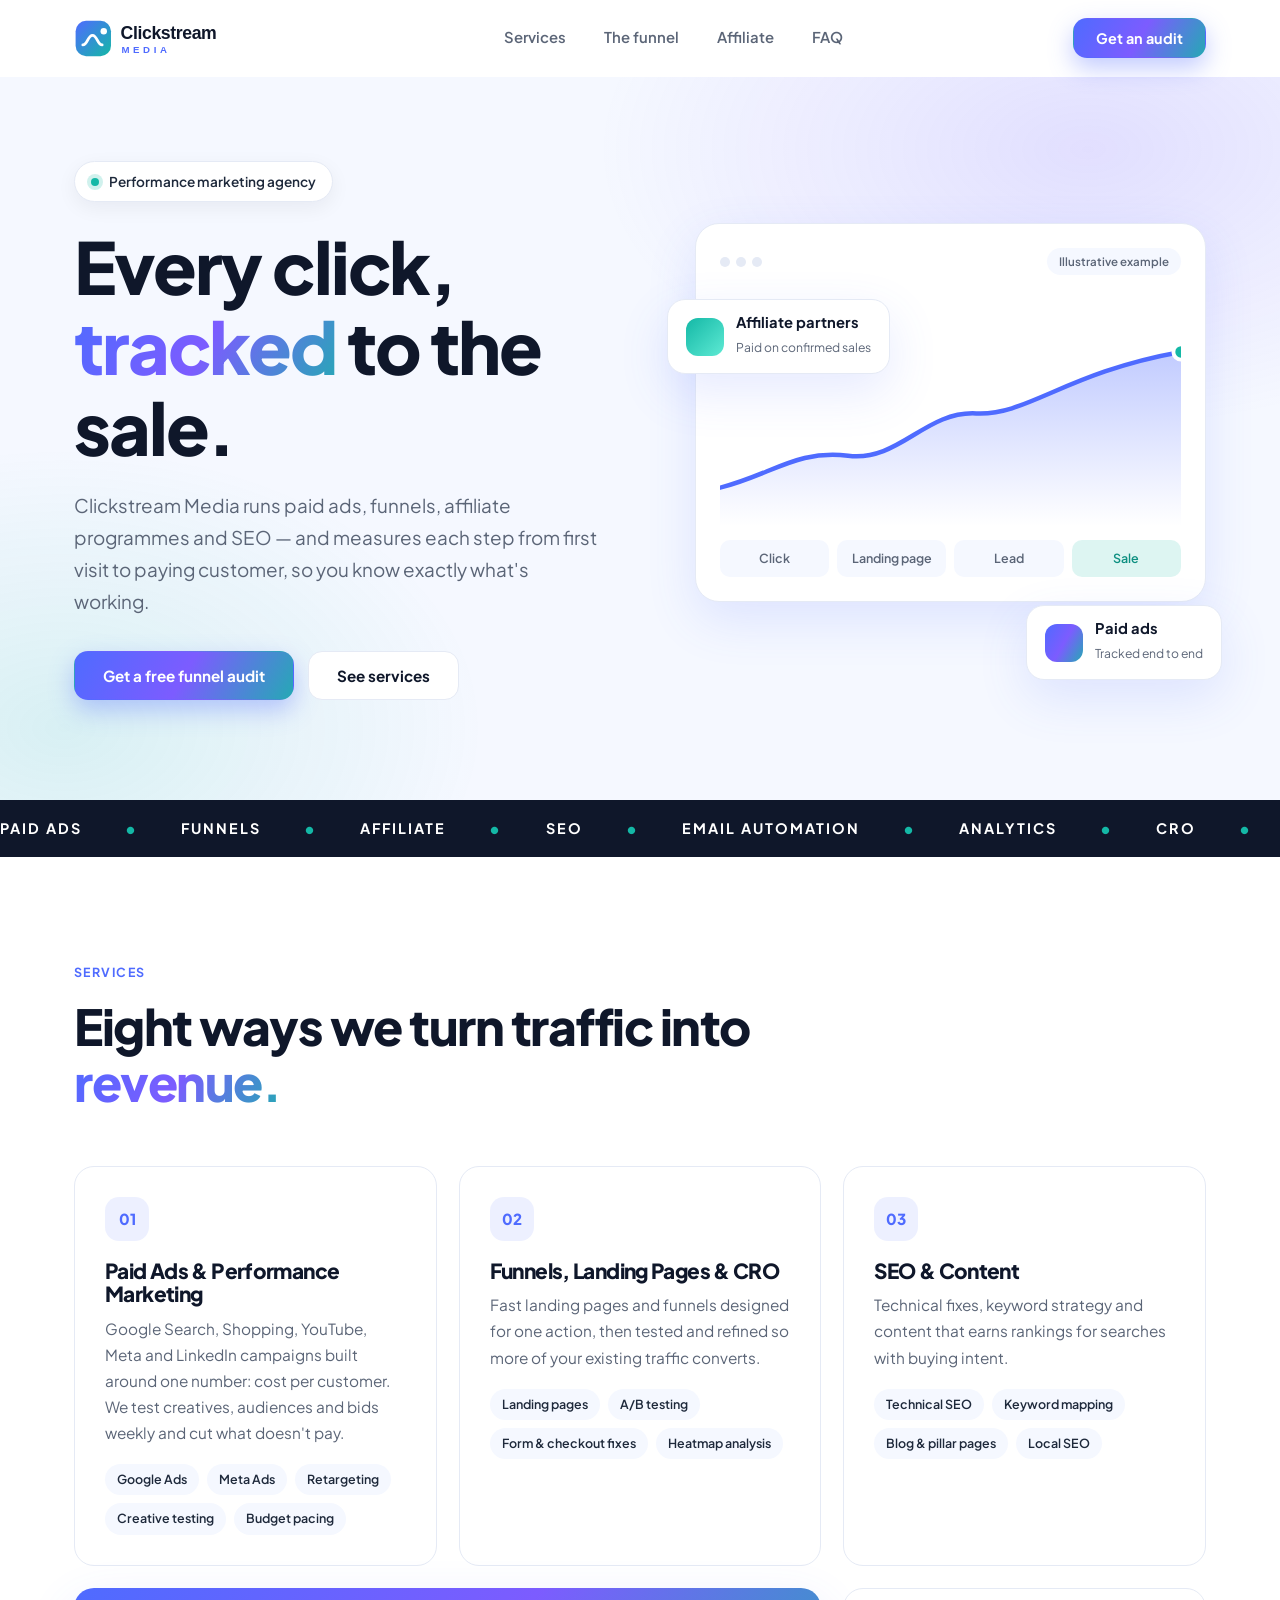
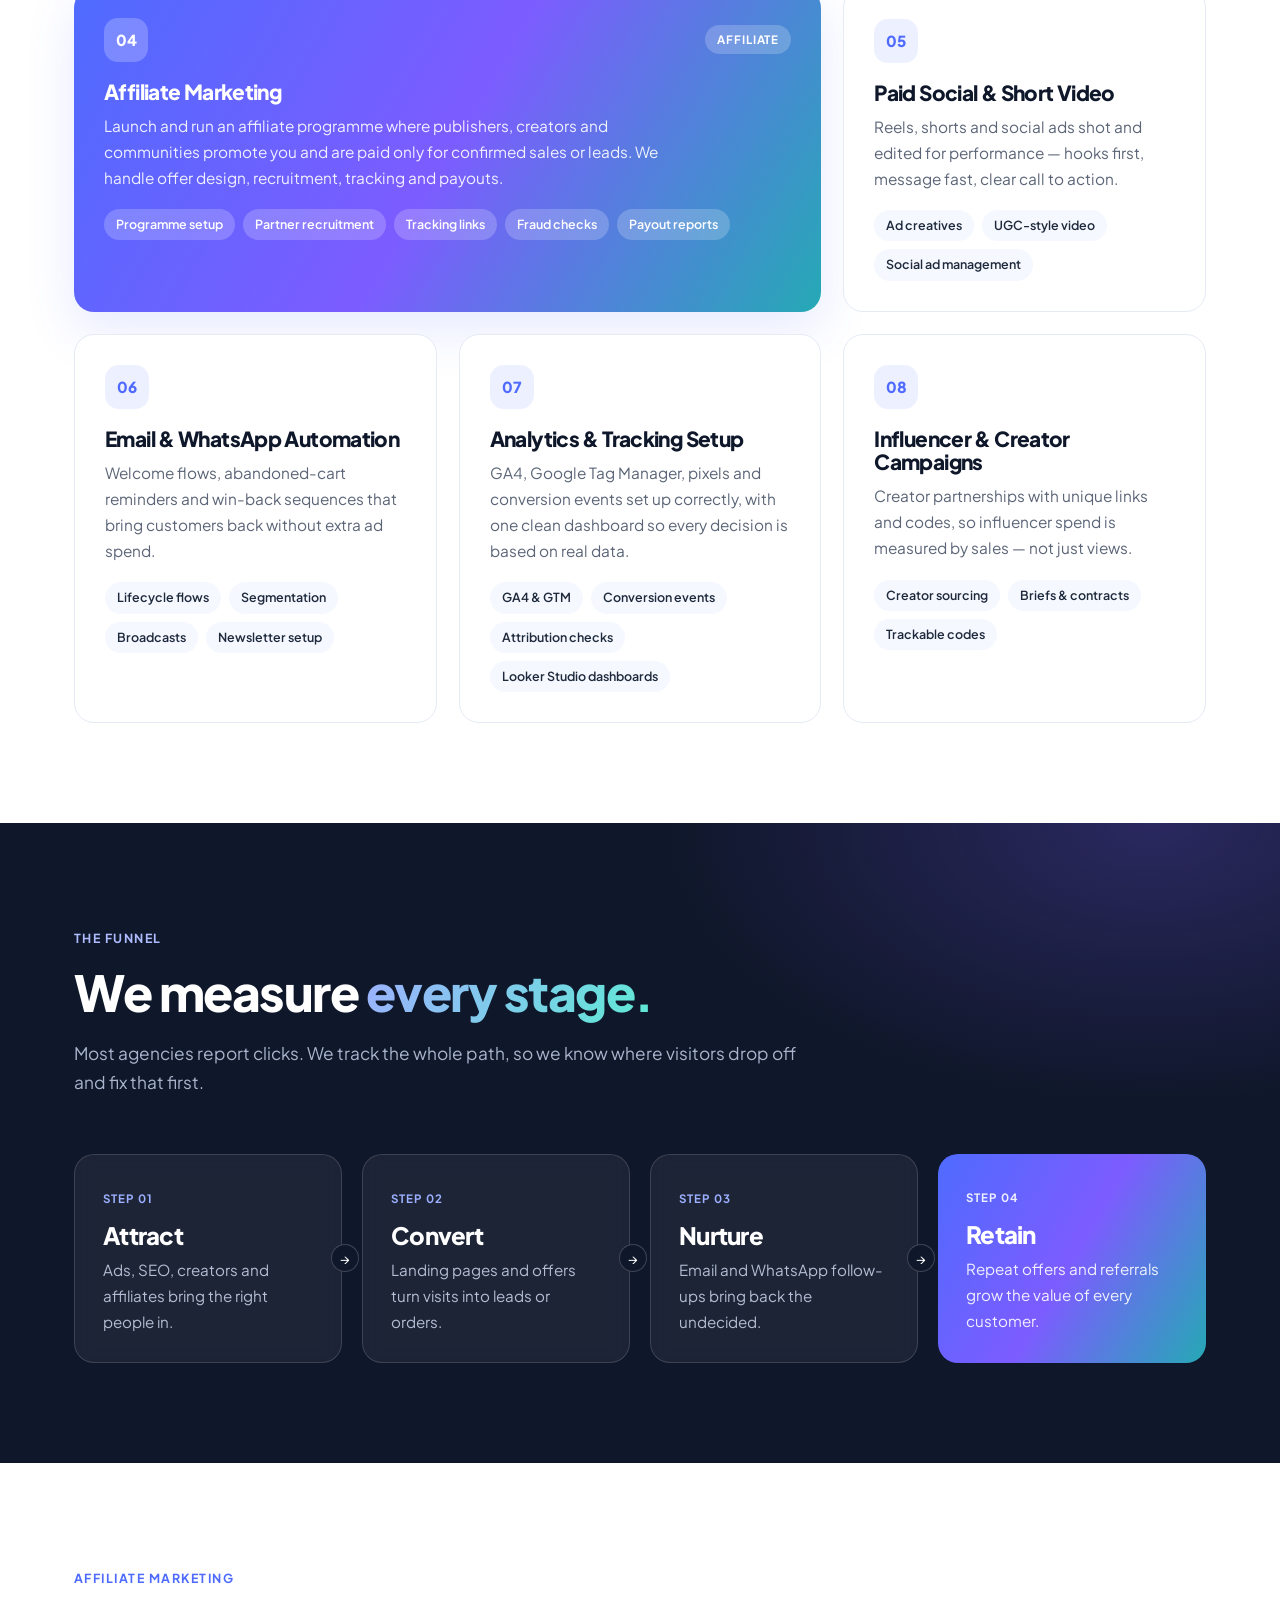
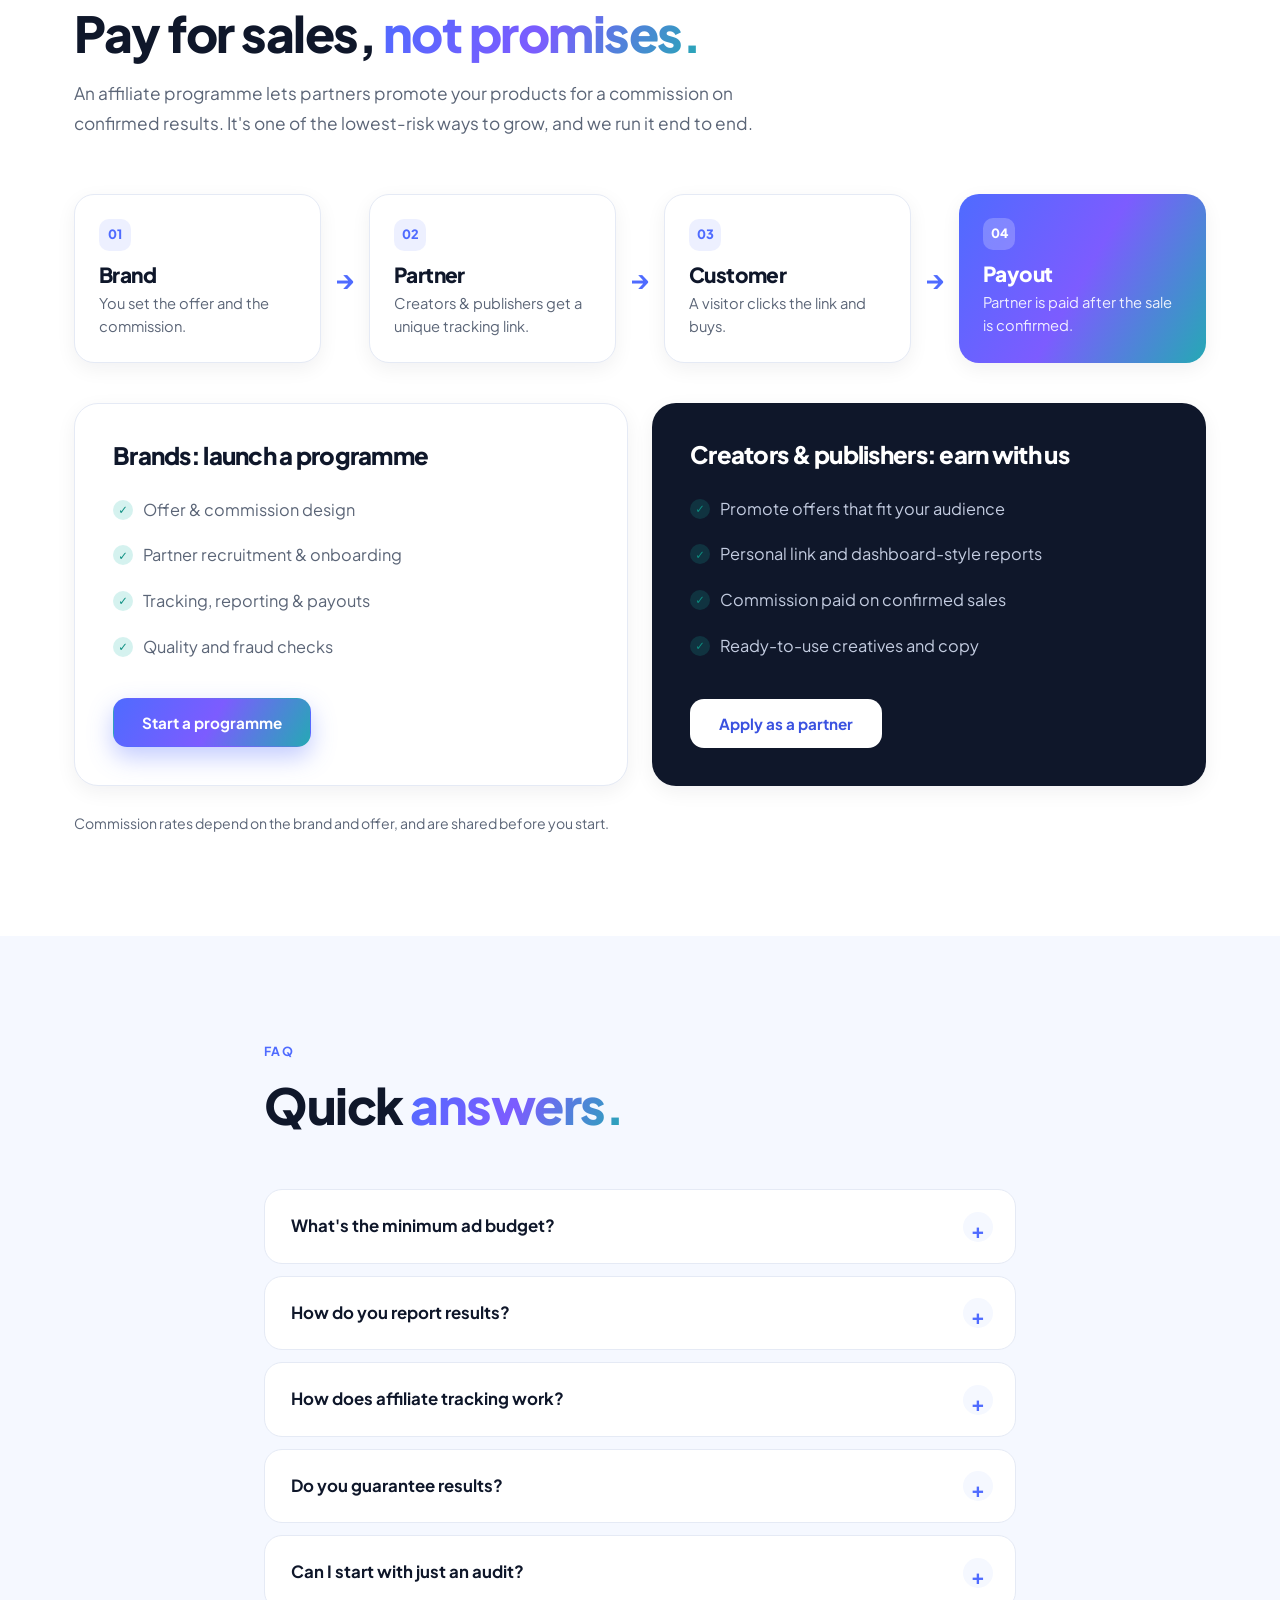
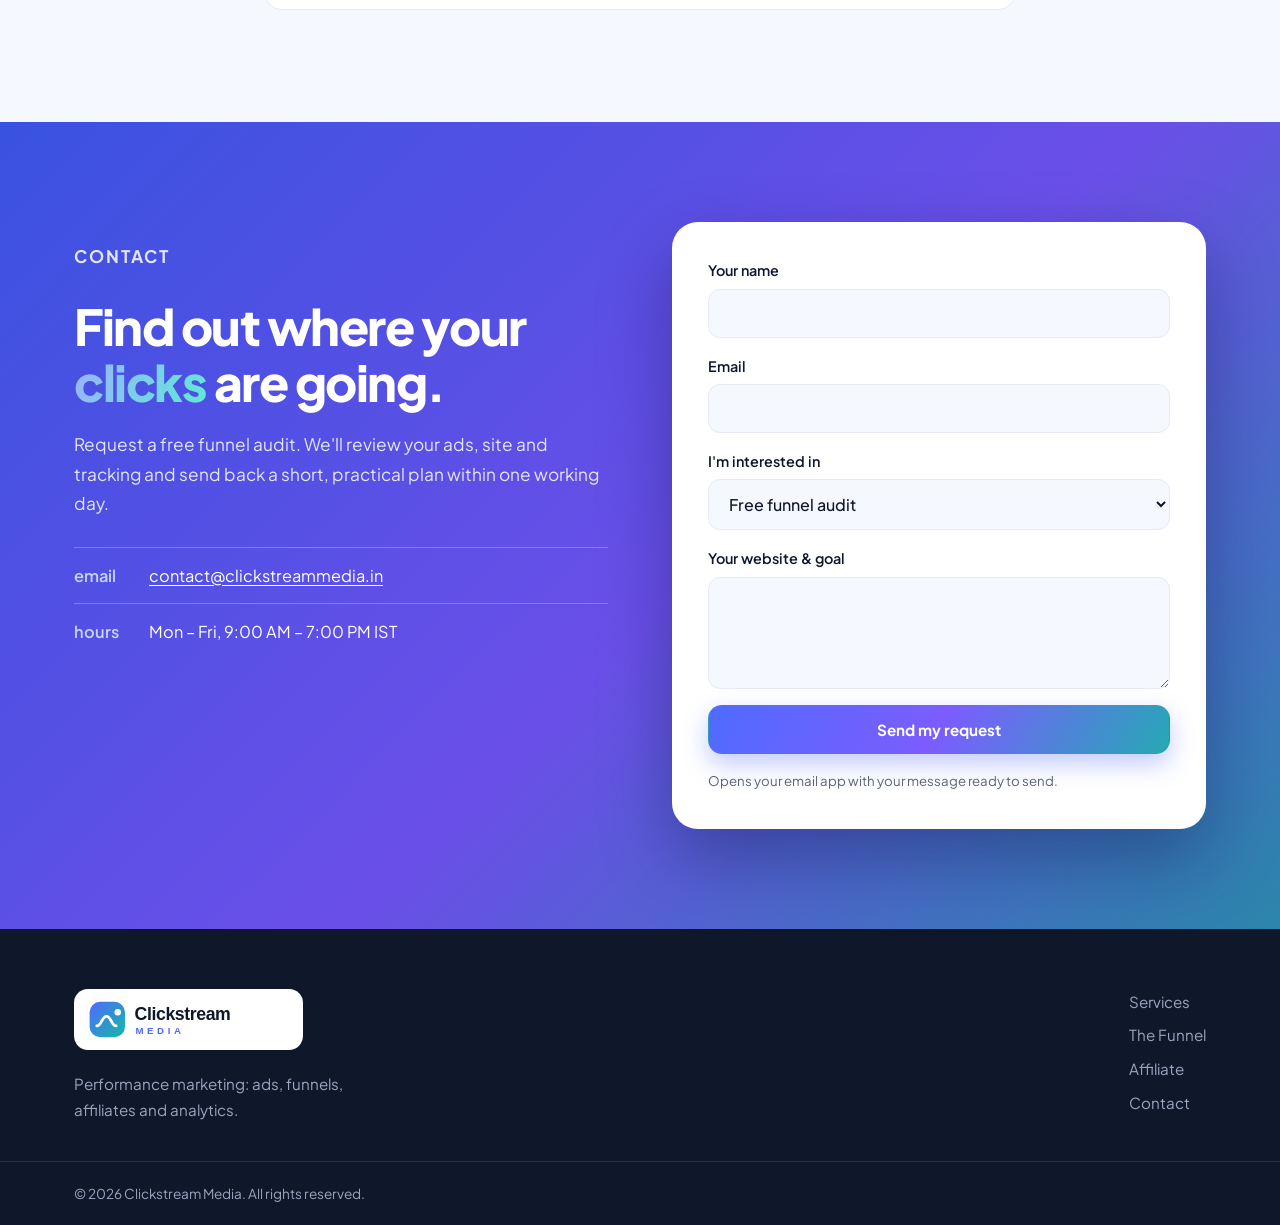
==== index.html @ cae66ba6 "Initial Clickstream Media website Co-Authored-By: Claude Sonnet 5.5 <noreply@anthropic.com>" ====
<!DOCTYPE html>
<html lang="en">
<head>
<meta charset="UTF-8">
<meta name="viewport" content="width=device-width, initial-scale=1.0">
<meta name="theme-color" content="#4f6bff">
<title>Clickstream Media — Performance, Funnels &amp; Affiliate Marketing</title>
<meta name="description" content="Clickstream Media is a performance marketing agency: paid ads, funnels and landing pages, affiliate marketing, SEO, email automation and analytics — every click tracked from first visit to sale.">
<link rel="icon" href="data:image/svg+xml,%3Csvg xmlns='http://www.w3.org/2000/svg' viewBox='0 0 100 100'%3E%3Cdefs%3E%3ClinearGradient id='g' x1='0' y1='0' x2='1' y2='1'%3E%3Cstop offset='0' stop-color='%234f6bff'/%3E%3Cstop offset='1' stop-color='%2314b8a6'/%3E%3C/linearGradient%3E%3C/defs%3E%3Crect width='100' height='100' rx='26' fill='url(%23g)'/%3E%3Cpath d='M16 62c11 0 11-24 22-24s11 24 22 24' fill='none' stroke='%23fff' stroke-width='9' stroke-linecap='round'/%3E%3Ccircle cx='76' cy='32' r='8' fill='%23fff'/%3E%3C/svg%3E">
<link rel="preconnect" href="https://fonts.googleapis.com">
<link rel="preconnect" href="https://fonts.gstatic.com" crossorigin>
<link href="https://fonts.googleapis.com/css2?family=Plus+Jakarta+Sans:wght@400;500;600;700;800&display=swap" rel="stylesheet">
<link rel="stylesheet" href="style.css">
</head>
<body>

<header class="header" id="header">
  <div class="container header__inner">
    <a href="#home" class="logo" aria-label="Clickstream Media home"><img src="logo.svg" alt="Clickstream Media" width="216" height="45"></a>
    <nav class="nav" id="nav" aria-label="Main">
      <a href="#services">Services</a>
      <a href="#funnel">The funnel</a>
      <a href="#affiliate">Affiliate</a>
      <a href="#faq">FAQ</a>
    </nav>
    <a href="#contact" class="btn btn--primary header__cta">Get an audit</a>
    <button class="nav-toggle" id="navToggle" aria-label="Toggle navigation" aria-expanded="false" aria-controls="nav">
      <span></span><span></span><span></span>
    </button>
  </div>
</header>

<main>

  <!-- HERO -->
  <section class="hero" id="home">
    <div class="container hero__inner">
      <div class="hero__copy">
        <p class="pill"><i></i> Performance marketing agency</p>
        <h1>Every click, <span class="grad">tracked</span> to the sale.</h1>
        <p class="hero__lead">Clickstream Media runs paid ads, funnels, affiliate programmes and SEO — and measures each step from first visit to paying customer, so you know exactly what's working.</p>
        <div class="hero__cta">
          <a href="#contact" class="btn btn--primary">Get a free funnel audit</a>
          <a href="#services" class="btn btn--soft">See services</a>
        </div>
      </div>

      <div class="dash" aria-hidden="true">
        <div class="dash__card dash__card--main">
          <div class="dash__top"><span class="dash__dots"><i></i><i></i><i></i></span><span class="dash__tag">Illustrative example</span></div>
          <p class="dash__title">Customer journey</p>
          <svg viewBox="0 0 360 150" class="dash__chart">
            <defs>
              <linearGradient id="area" x1="0" y1="0" x2="0" y2="1"><stop offset="0" stop-color="#4f6bff" stop-opacity=".35"/><stop offset="1" stop-color="#4f6bff" stop-opacity="0"/></linearGradient>
            </defs>
            <path d="M0 120 C 40 110, 60 90, 100 95 S 160 60, 200 62 S 270 30, 360 14 V150 H0 Z" fill="url(#area)"/>
            <path class="dash__line" d="M0 120 C 40 110, 60 90, 100 95 S 160 60, 200 62 S 270 30, 360 14" fill="none" stroke="#4f6bff" stroke-width="3.5" stroke-linecap="round"/>
            <circle cx="360" cy="14" r="6" fill="#14b8a6" stroke="#fff" stroke-width="3"/>
          </svg>
          <div class="dash__steps">
            <span>Click</span><span>Landing page</span><span>Lead</span><span class="dash__sale">Sale</span>
          </div>
        </div>
        <div class="dash__card dash__card--float dash__card--a"><span class="dash__ico dash__ico--b"></span><div><strong>Paid ads</strong><small>Tracked end to end</small></div></div>
        <div class="dash__card dash__card--float dash__card--b"><span class="dash__ico dash__ico--t"></span><div><strong>Affiliate partners</strong><small>Paid on confirmed sales</small></div></div>
      </div>
    </div>
  </section>

  <!-- TICKER -->
  <div class="ticker" aria-hidden="true">
    <div class="ticker__track">
      <span>PAID ADS</span><span>FUNNELS</span><span>AFFILIATE</span><span>SEO</span><span>EMAIL AUTOMATION</span><span>ANALYTICS</span><span>CRO</span>
      <span>PAID ADS</span><span>FUNNELS</span><span>AFFILIATE</span><span>SEO</span><span>EMAIL AUTOMATION</span><span>ANALYTICS</span><span>CRO</span>
    </div>
  </div>

  <!-- SERVICES -->
  <section class="section" id="services">
    <div class="container">
      <div class="section__head reveal">
        <p class="label">Services</p>
        <h2>Eight ways we turn traffic into <span class="grad">revenue.</span></h2>
      </div>

      <div class="svcs">
        <article class="svc reveal">
          <div class="svc__head"><span class="svc__n">01</span></div>
          <h3>Paid Ads &amp; Performance Marketing</h3>
            <p>Google Search, Shopping, YouTube, Meta and LinkedIn campaigns built around one number: cost per customer. We test creatives, audiences and bids weekly and cut what doesn't pay.</p>
            <ul class="chips"><li>Google Ads</li><li>Meta Ads</li><li>Retargeting</li><li>Creative testing</li><li>Budget pacing</li></ul>
        </article>

        <article class="svc reveal">
          <div class="svc__head"><span class="svc__n">02</span></div>
          <h3>Funnels, Landing Pages &amp; CRO</h3>
            <p>Fast landing pages and funnels designed for one action, then tested and refined so more of your existing traffic converts.</p>
            <ul class="chips"><li>Landing pages</li><li>A/B testing</li><li>Form &amp; checkout fixes</li><li>Heatmap analysis</li></ul>
        </article>

        <article class="svc reveal">
          <div class="svc__head"><span class="svc__n">03</span></div>
          <h3>SEO &amp; Content</h3>
            <p>Technical fixes, keyword strategy and content that earns rankings for searches with buying intent.</p>
            <ul class="chips"><li>Technical SEO</li><li>Keyword mapping</li><li>Blog &amp; pillar pages</li><li>Local SEO</li></ul>
        </article>

        <article class="svc svc--hot reveal">
          <div class="svc__head"><span class="svc__n">04</span><span class="svc__badge">Affiliate</span></div>
          <h3>Affiliate Marketing</h3>
            <p>Launch and run an affiliate programme where publishers, creators and communities promote you and are paid only for confirmed sales or leads. We handle offer design, recruitment, tracking and payouts.</p>
            <ul class="chips"><li>Programme setup</li><li>Partner recruitment</li><li>Tracking links</li><li>Fraud checks</li><li>Payout reports</li></ul>
        </article>

        <article class="svc reveal">
          <div class="svc__head"><span class="svc__n">05</span></div>
          <h3>Paid Social &amp; Short Video</h3>
            <p>Reels, shorts and social ads shot and edited for performance — hooks first, message fast, clear call to action.</p>
            <ul class="chips"><li>Ad creatives</li><li>UGC-style video</li><li>Social ad management</li></ul>
        </article>

        <article class="svc reveal">
          <div class="svc__head"><span class="svc__n">06</span></div>
          <h3>Email &amp; WhatsApp Automation</h3>
            <p>Welcome flows, abandoned-cart reminders and win-back sequences that bring customers back without extra ad spend.</p>
            <ul class="chips"><li>Lifecycle flows</li><li>Segmentation</li><li>Broadcasts</li><li>Newsletter setup</li></ul>
        </article>

        <article class="svc reveal">
          <div class="svc__head"><span class="svc__n">07</span></div>
          <h3>Analytics &amp; Tracking Setup</h3>
            <p>GA4, Google Tag Manager, pixels and conversion events set up correctly, with one clean dashboard so every decision is based on real data.</p>
            <ul class="chips"><li>GA4 &amp; GTM</li><li>Conversion events</li><li>Attribution checks</li><li>Looker Studio dashboards</li></ul>
        </article>

        <article class="svc reveal">
          <div class="svc__head"><span class="svc__n">08</span></div>
          <h3>Influencer &amp; Creator Campaigns</h3>
            <p>Creator partnerships with unique links and codes, so influencer spend is measured by sales — not just views.</p>
            <ul class="chips"><li>Creator sourcing</li><li>Briefs &amp; contracts</li><li>Trackable codes</li></ul>
        </article>
      </div>
    </div>
  </section>

  <!-- FUNNEL -->
  <section class="section section--ink" id="funnel">
    <div class="container">
      <div class="section__head reveal">
        <p class="label label--light">The Funnel</p>
        <h2>We measure <span class="grad grad--light">every stage.</span></h2>
        <p class="section__lead">Most agencies report clicks. We track the whole path, so we know where visitors drop off and fix that first.</p>
      </div>

      <div class="funnel">
        <div class="funnel__stage funnel__stage--1 reveal"><span>Step 01</span><h3>Attract</h3><p>Ads, SEO, creators and affiliates bring the right people in.</p></div>
        <div class="funnel__stage funnel__stage--2 reveal"><span>Step 02</span><h3>Convert</h3><p>Landing pages and offers turn visits into leads or orders.</p></div>
        <div class="funnel__stage funnel__stage--3 reveal"><span>Step 03</span><h3>Nurture</h3><p>Email and WhatsApp follow-ups bring back the undecided.</p></div>
        <div class="funnel__stage funnel__stage--4 reveal"><span>Step 04</span><h3>Retain</h3><p>Repeat offers and referrals grow the value of every customer.</p></div>
      </div>
    </div>
  </section>

  <!-- AFFILIATE -->
  <section class="section" id="affiliate">
    <div class="container">
      <div class="section__head reveal">
        <p class="label">Affiliate Marketing</p>
        <h2>Pay for sales, <span class="grad">not promises.</span></h2>
        <p class="section__lead">An affiliate programme lets partners promote your products for a commission on confirmed results. It's one of the lowest-risk ways to grow, and we run it end to end.</p>
      </div>

      <div class="flow reveal">
        <div class="flow__node"><span >01</span><h3>Brand</h3><p>You set the offer and the commission.</p></div>
        <div class="flow__arrow" aria-hidden="true">&rarr;</div>
        <div class="flow__node"><span >02</span><h3>Partner</h3><p>Creators &amp; publishers get a unique tracking link.</p></div>
        <div class="flow__arrow" aria-hidden="true">&rarr;</div>
        <div class="flow__node"><span >03</span><h3>Customer</h3><p>A visitor clicks the link and buys.</p></div>
        <div class="flow__arrow" aria-hidden="true">&rarr;</div>
        <div class="flow__node flow__node--hot"><span >04</span><h3>Payout</h3><p>Partner is paid after the sale is confirmed.</p></div>
      </div>

      <div class="duo">
        <div class="duo__card reveal">
          <h3>Brands: launch a programme</h3>
          <ul>
            <li>Offer &amp; commission design</li>
            <li>Partner recruitment &amp; onboarding</li>
            <li>Tracking, reporting &amp; payouts</li>
            <li>Quality and fraud checks</li>
          </ul>
          <a href="#contact" class="btn btn--primary">Start a programme</a>
        </div>
        <div class="duo__card duo__card--blue reveal">
          <h3>Creators &amp; publishers: earn with us</h3>
          <ul>
            <li>Promote offers that fit your audience</li>
            <li>Personal link and dashboard-style reports</li>
            <li>Commission paid on confirmed sales</li>
            <li>Ready-to-use creatives and copy</li>
          </ul>
          <a href="mailto:contact@clickstreammedia.in?subject=Affiliate%20Partner%20Application" class="btn btn--white" id="partnerCta">Apply as a partner</a>
        </div>
      </div>
      <p class="note reveal">Commission rates depend on the brand and offer, and are shared before you start.</p>
    </div>
  </section>

  <!-- FAQ -->
  <section class="section section--soft" id="faq">
    <div class="container container--narrow">
      <div class="section__head reveal">
        <p class="label">FAQ</p>
        <h2>Quick <span class="grad">answers.</span></h2>
      </div>
      <div class="faq reveal">
        <details>
          <summary>What's the minimum ad budget?</summary>
          <p>It depends on your market and goal. We'll recommend a realistic starting budget in your free audit — and tell you honestly if ads aren't the right first step.</p>
        </details>
        <details>
          <summary>How do you report results?</summary>
          <p>A simple monthly report plus a live dashboard: spend, leads or sales, cost per result and what we're changing next. No vanity metrics.</p>
        </details>
        <details>
          <summary>How does affiliate tracking work?</summary>
          <p>Each partner gets a unique link or code. Visits and purchases are matched to that partner, and commission is paid once the sale is confirmed — for example after the return window.</p>
        </details>
        <details>
          <summary>Do you guarantee results?</summary>
          <p>No honest agency can guarantee sales or rankings. We guarantee clear tracking, weekly optimisation and transparent reporting against targets we agree up front.</p>
        </details>
        <details>
          <summary>Can I start with just an audit?</summary>
          <p>Yes. The free funnel audit shows where you're losing visitors and what to fix first, with no obligation to work with us.</p>
        </details>
      </div>
    </div>
  </section>

  <!-- CONTACT -->
  <section class="section section--blue" id="contact">
    <div class="container contact">
      <div class="contact__copy reveal">
        <p class="label label--light">Contact</p>
        <h2>Find out where your <span class="grad grad--light">clicks</span> are going.</h2>
        <p>Request a free funnel audit. We'll review your ads, site and tracking and send back a short, practical plan within one working day.</p>
        <ul class="contact__list">
          <li><strong>email</strong> <a href="mailto:contact@clickstreammedia.in">contact@clickstreammedia.in</a></li>
          <li><strong>hours</strong> Mon – Fri, 9:00 AM – 7:00 PM IST</li>
        </ul>
      </div>

      <form class="form reveal" id="contactForm" novalidate>
        <label>Your name
          <input type="text" name="name" required autocomplete="name">
        </label>
        <label>Email
          <input type="email" name="email" required autocomplete="email">
        </label>
        <label>I'm interested in
          <select name="interest">
            <option>Free funnel audit</option>
            <option>Paid ads</option>
            <option>Landing pages &amp; CRO</option>
            <option>Affiliate marketing</option>
            <option>SEO &amp; content</option>
            <option>Email / WhatsApp automation</option>
            <option>Analytics &amp; tracking</option>
            <option>Not sure yet</option>
          </select>
        </label>
        <label>Your website &amp; goal
          <textarea name="message" rows="4"></textarea>
        </label>
        <button type="submit" class="btn btn--primary">Send my request</button>
        <p class="form__note" id="formNote" role="status" aria-live="polite">Opens your email app with your message ready to send.</p>
      </form>
    </div>
  </section>

</main>

<footer class="footer">
  <div class="container footer__inner">
    <div class="footer__brand">
      <a href="#home" class="logo" aria-label="Clickstream Media home"><img src="logo.svg" alt="Clickstream Media" width="216" height="45"></a>
      <p>Performance marketing: ads, funnels, affiliates and analytics.</p>
    </div>
    <nav class="footer__links" aria-label="Footer">
      <a href="#services">services</a>
      <a href="#funnel">the funnel</a>
      <a href="#affiliate">affiliate</a>
      <a href="#contact">contact</a>
    </nav>
  </div>
  <div class="footer__bottom">
    <div class="container">
      <p >&copy; <span id="year">2026</span> Clickstream Media. All rights reserved.</p>
    </div>
  </div>
</footer>

<a href="#home" class="back-to-top" id="backToTop" aria-label="Back to top">&uarr;</a>

<script src="script.js"></script>
</body>
</html>
---- style.css ----
/* ========== Variables ========== */
:root {
  --bg: #ffffff;
  --soft: #f5f8ff;
  --ink: #0f172a;
  --ink-2: #1e293b;
  --muted: #5b6577;
  --blue: #4f6bff;
  --blue-dark: #3a52e0;
  --teal: #14b8a6;
  --line: #e5eaf5;
  --grad: linear-gradient(120deg, #4f6bff 0%, #7c5cff 50%, #14b8a6 110%);
  --radius: 20px;
  --shadow: 0 18px 50px rgba(79, 107, 255, 0.14);
  --shadow-sm: 0 6px 20px rgba(15, 23, 42, 0.06);
}

/* ========== Reset ========== */
*, *::before, *::after { box-sizing: border-box; margin: 0; padding: 0; }
html { scroll-behavior: smooth; scroll-padding-top: 84px; }
body {
  font-family: 'Plus Jakarta Sans', system-ui, sans-serif;
  color: var(--ink);
  background: var(--bg);
  line-height: 1.7;
  font-size: 1.02rem;
  -webkit-font-smoothing: antialiased;
  overflow-x: hidden;
}
img, svg { display: block; max-width: 100%; }
a { color: inherit; text-decoration: none; }
ul, ol { list-style: none; }
h1, h2, h3 { font-weight: 800; line-height: 1.12; letter-spacing: -0.03em; }
.grad { background: var(--grad); -webkit-background-clip: text; background-clip: text; color: transparent; }
.grad--light { background: linear-gradient(120deg, #9db0ff, #5eead4); -webkit-background-clip: text; background-clip: text; color: transparent; }

.container { max-width: 1180px; margin: 0 auto; padding: 0 24px; }
.container--narrow { max-width: 800px; }
.label { display: inline-block; font-size: .78rem; font-weight: 700; letter-spacing: .12em; text-transform: uppercase; color: var(--blue); margin-bottom: 16px; }
.label--light { color: #aebcff; }
.pill { display: inline-flex; align-items: center; gap: 10px; padding: 8px 16px; border-radius: 999px; background: #fff; border: 1px solid var(--line); box-shadow: var(--shadow-sm); font-size: .85rem; font-weight: 600; color: var(--ink-2); margin-bottom: 24px; }
.pill i { width: 8px; height: 8px; border-radius: 50%; background: var(--teal); box-shadow: 0 0 0 4px rgba(20,184,166,.2); }

/* ========== Buttons ========== */
.btn {
  display: inline-flex; align-items: center; justify-content: center;
  padding: 14px 28px; font: 700 .95rem 'Plus Jakarta Sans', sans-serif;
  border: 1.5px solid transparent; border-radius: 14px; cursor: pointer;
  transition: transform .2s ease, box-shadow .25s ease, background .2s ease;
}
.btn:hover { transform: translateY(-2px); }
.btn:focus-visible, a:focus-visible, summary:focus-visible, input:focus-visible, select:focus-visible, textarea:focus-visible { outline: 3px solid rgba(79,107,255,.5); outline-offset: 3px; }
.btn--primary { background: var(--grad); color: #fff; box-shadow: 0 10px 24px rgba(79,107,255,.35); }
.btn--primary:hover { box-shadow: 0 14px 32px rgba(79,107,255,.5); }
.btn--soft { background: #fff; border-color: var(--line); color: var(--ink); }
.btn--soft:hover { border-color: var(--blue); color: var(--blue); }
.btn--white { background: #fff; color: var(--blue-dark); }

/* ========== Header ========== */
.header { position: sticky; top: 0; z-index: 50; background: rgba(255,255,255,.82); backdrop-filter: blur(14px); border-bottom: 1px solid transparent; transition: border-color .25s, box-shadow .25s; }
.header.scrolled { border-color: var(--line); box-shadow: 0 4px 20px rgba(15,23,42,.04); }
.header__inner { display: flex; align-items: center; justify-content: space-between; gap: 20px; height: 76px; }
.logo img { height: 45px; width: auto; }
.nav { display: flex; gap: 6px; }
.nav a { font-weight: 600; font-size: .93rem; color: var(--muted); padding: 8px 16px; border-radius: 999px; transition: background .2s, color .2s; }
.nav a:hover { color: var(--ink); background: var(--soft); }
.nav a.active { color: var(--blue); background: rgba(79,107,255,.1); }
.header__cta { padding: 10px 22px; font-size: .9rem; }
.nav-toggle { display: none; background: none; border: 0; width: 44px; height: 44px; cursor: pointer; flex-direction: column; justify-content: center; align-items: center; gap: 5px; }
.nav-toggle span { width: 24px; height: 2.5px; background: var(--ink); border-radius: 2px; transition: transform .25s, opacity .25s; }
.nav-toggle.active span:nth-child(1) { transform: translateY(7.5px) rotate(45deg); }
.nav-toggle.active span:nth-child(2) { opacity: 0; }
.nav-toggle.active span:nth-child(3) { transform: translateY(-7.5px) rotate(-45deg); }

/* ========== Hero ========== */
.hero { padding: 84px 0 100px; background:
  radial-gradient(700px 400px at 85% 10%, rgba(124,92,255,.16), transparent 70%),
  radial-gradient(600px 400px at 5% 90%, rgba(20,184,166,.13), transparent 70%),
  var(--soft); overflow: hidden; }
.hero__inner { display: grid; grid-template-columns: 1.05fr .95fr; gap: 56px; align-items: center; }
.hero h1 { font-size: clamp(2.6rem, 5.6vw, 4.5rem); margin-bottom: 22px; }
.hero__lead { font-size: 1.18rem; color: var(--muted); max-width: 530px; }
.hero__cta { display: flex; flex-wrap: wrap; gap: 14px; margin-top: 34px; }

/* Dashboard visual */
.dash { position: relative; padding: 20px 0 56px; }
.dash__card { background: #fff; border: 1px solid var(--line); border-radius: 24px; box-shadow: var(--shadow); }
.dash__card--main { padding: 24px; }
.dash__top { display: flex; align-items: center; justify-content: space-between; margin-bottom: 18px; }
.dash__dots { display: flex; gap: 6px; }
.dash__dots i { width: 10px; height: 10px; border-radius: 50%; background: var(--line); }
.dash__tag { font-size: .72rem; font-weight: 600; color: var(--muted); background: var(--soft); padding: 4px 12px; border-radius: 999px; }
.dash__title { font-weight: 700; font-size: 1.05rem; margin-bottom: 12px; }
.dash__chart { width: 100%; height: auto; }
.dash__line { stroke-dasharray: 600; stroke-dashoffset: 600; animation: draw 2.4s .4s ease forwards; }
@keyframes draw { to { stroke-dashoffset: 0; } }
.dash__steps { display: grid; grid-template-columns: repeat(4, 1fr); gap: 8px; margin-top: 14px; font-size: .78rem; font-weight: 600; color: var(--muted); }
.dash__steps span { background: var(--soft); border-radius: 10px; text-align: center; padding: 8px 4px; }
.dash__steps .dash__sale { background: rgba(20,184,166,.14); color: #0d8f81; }
.dash__card--float { position: absolute; display: flex; align-items: center; gap: 12px; padding: 14px 18px; border-radius: 18px; animation: float 6s ease-in-out infinite; }
.dash__card--float strong { display: block; font-size: .92rem; line-height: 1.2; }
.dash__card--float small { color: var(--muted); font-size: .76rem; }
.dash__card--a { right: -16px; bottom: -22px; }
.dash__card--b { left: -28px; top: 96px; animation-delay: -3s; }
.dash__ico { width: 38px; height: 38px; border-radius: 12px; flex: none; }
.dash__ico--b { background: var(--grad); }
.dash__ico--t { background: linear-gradient(135deg, #14b8a6, #5eead4); }
@keyframes float { 50% { transform: translateY(-10px); } }

/* ========== Ticker ========== */
.ticker { background: var(--ink); color: #fff; overflow: hidden; padding: 16px 0; }
.ticker__track { display: flex; gap: 44px; width: max-content; animation: ticker 34s linear infinite; font-weight: 700; font-size: .9rem; letter-spacing: .14em; }
.ticker__track span::after { content: "●"; margin-left: 44px; color: var(--teal); font-size: .6rem; vertical-align: middle; }
@keyframes ticker { to { transform: translateX(-50%); } }

/* ========== Sections ========== */
.section { padding: 100px 0; }
.section--ink { background: radial-gradient(700px 400px at 90% 0%, rgba(124,92,255,.25), transparent 70%), var(--ink); color: #fff; }
.section--blue { background: linear-gradient(135deg, #3a52e0 0%, #6a4fe8 55%, #0f9d8f 120%); color: #fff; }
.section--soft { background: var(--soft); }
.section__head { max-width: 740px; margin-bottom: 56px; }
.section__head h2, .contact h2 { font-size: clamp(2rem, 4vw, 3.1rem); }
.section__lead { margin-top: 18px; color: var(--muted); font-size: 1.08rem; }
.section--ink .section__lead { color: #a9b4cc; }

/* ========== Services ========== */
.svcs { display: grid; grid-template-columns: repeat(3, 1fr); grid-auto-flow: dense; gap: 22px; }
.svc { background: #fff; border: 1px solid var(--line); border-radius: var(--radius); padding: 30px; transition: transform .3s, box-shadow .3s, border-color .3s; }
.svc:hover { transform: translateY(-6px); box-shadow: var(--shadow); border-color: rgba(79,107,255,.4); }
.svc__head { display: flex; align-items: center; justify-content: space-between; margin-bottom: 18px; }
.svc__n { width: 44px; height: 44px; border-radius: 14px; background: rgba(79,107,255,.1); color: var(--blue); display: grid; place-items: center; font-weight: 800; font-size: .95rem; }
.svc__badge { font-size: .72rem; font-weight: 700; letter-spacing: .08em; text-transform: uppercase; background: rgba(255,255,255,.2); padding: 5px 12px; border-radius: 999px; }
.svc h3 { font-size: 1.3rem; margin-bottom: 10px; }
.svc p { color: var(--muted); font-size: .96rem; }
.chips { display: flex; flex-wrap: wrap; gap: 8px; margin-top: 18px; }
.chips li { font-size: .78rem; font-weight: 600; padding: 5px 12px; border-radius: 999px; background: var(--soft); color: var(--ink-2); }
.svc--hot { grid-column: span 2; background: var(--grad); color: #fff; border: 0; box-shadow: var(--shadow); }
.svc--hot .svc__n { background: rgba(255,255,255,.22); color: #fff; }
.svc--hot p { color: rgba(255,255,255,.9); max-width: 560px; }
.svc--hot .chips li { background: rgba(255,255,255,.2); color: #fff; }

/* ========== Funnel ========== */
.funnel { display: grid; grid-template-columns: repeat(4, 1fr); gap: 20px; counter-reset: f; }
.funnel__stage { position: relative; background: rgba(255,255,255,.06); border: 1px solid rgba(255,255,255,.14); border-radius: var(--radius); padding: 28px; backdrop-filter: blur(8px); transition: transform .3s, background .3s; }
.funnel__stage:hover { transform: translateY(-6px); background: rgba(255,255,255,.1); }
.funnel__stage:not(:last-child)::after { content: "→"; position: absolute; right: -18px; top: 50%; transform: translateY(-50%); width: 28px; height: 28px; display: grid; place-items: center; background: var(--ink); border: 1px solid rgba(255,255,255,.2); border-radius: 50%; font-size: .85rem; z-index: 2; }
.funnel__stage span { display: inline-block; font-size: .72rem; font-weight: 700; letter-spacing: .1em; text-transform: uppercase; color: #9db0ff; margin-bottom: 14px; }
.funnel__stage h3 { font-size: 1.5rem; margin-bottom: 8px; }
.funnel__stage p { color: #b3bdd3; font-size: .95rem; }
.funnel__stage--4 { background: var(--grad); border: 0; }
.funnel__stage--4 span, .funnel__stage--4 p { color: rgba(255,255,255,.9); }

/* ========== Affiliate flow ========== */
.flow { display: grid; grid-template-columns: 1fr auto 1fr auto 1fr auto 1fr; gap: 14px; align-items: stretch; margin-bottom: 40px; }
.flow__node { background: #fff; border: 1px solid var(--line); border-radius: var(--radius); box-shadow: var(--shadow-sm); padding: 24px; }
.flow__node span { display: inline-grid; place-items: center; width: 32px; height: 32px; border-radius: 10px; background: rgba(79,107,255,.1); color: var(--blue); font-size: .8rem; font-weight: 800; }
.flow__node h3 { font-size: 1.3rem; margin: 12px 0 6px; }
.flow__node p { font-size: .92rem; color: var(--muted); line-height: 1.55; }
.flow__node--hot { background: var(--grad); border: 0; color: #fff; }
.flow__node--hot span { background: rgba(255,255,255,.22); color: #fff; }
.flow__node--hot p { color: rgba(255,255,255,.9); }
.flow__arrow { align-self: center; font-size: 1.6rem; font-weight: 700; color: var(--blue); }
.duo { display: grid; grid-template-columns: 1fr 1fr; gap: 24px; }
.duo__card { background: #fff; border: 1px solid var(--line); border-radius: 24px; padding: 38px; display: flex; flex-direction: column; align-items: flex-start; box-shadow: var(--shadow-sm); }
.duo__card--blue { background: var(--ink); color: #fff; border: 0; }
.duo__card h3 { font-size: 1.5rem; margin-bottom: 18px; }
.duo__card ul { margin-bottom: 28px; flex: 1; }
.duo__card li { padding: 9px 0 9px 30px; position: relative; color: var(--muted); }
.duo__card--blue li { color: #c3cce0; }
.duo__card li::before { content: "✓"; position: absolute; left: 0; width: 20px; height: 20px; border-radius: 50%; background: rgba(20,184,166,.18); color: #0d8f81; font-size: .72rem; font-weight: 800; display: grid; place-items: center; top: 13px; }
.note { margin-top: 26px; font-size: .88rem; color: var(--muted); }

/* ========== FAQ ========== */
.faq details { background: #fff; border: 1px solid var(--line); border-radius: 18px; margin-bottom: 12px; transition: box-shadow .25s; }
.faq details[open] { box-shadow: var(--shadow-sm); }
.faq summary { cursor: pointer; font-weight: 700; font-size: 1.05rem; padding: 22px 60px 22px 26px; list-style: none; position: relative; }
.faq summary::-webkit-details-marker { display: none; }
.faq summary::after { content: "+"; position: absolute; right: 22px; top: 50%; transform: translateY(-50%); width: 30px; height: 30px; border-radius: 50%; background: var(--soft); color: var(--blue); display: grid; place-items: center; font-size: 1.3rem; transition: transform .2s; }
.faq details[open] summary::after { transform: translateY(-50%) rotate(45deg); }
.faq details p { padding: 0 26px 24px; color: var(--muted); }

/* ========== Contact ========== */
.contact { display: grid; grid-template-columns: 1fr 1fr; gap: 64px; align-items: start; }
.contact__copy > p { margin: 20px 0 28px; color: rgba(255,255,255,.85); font-size: 1.08rem; }
.contact__list li { padding: 14px 0; border-top: 1px solid rgba(255,255,255,.25); }
.contact__list strong { display: inline-block; min-width: 72px; color: #c9d3ff; font-weight: 600; }
.contact__list a { text-decoration: underline; text-underline-offset: 3px; }
.form { background: #fff; color: var(--ink); border-radius: 26px; box-shadow: 0 30px 70px rgba(10,15,60,.35); padding: 36px; display: grid; gap: 16px; }
.form label { display: grid; gap: 6px; font-weight: 600; font-size: .9rem; }
.form input, .form select, .form textarea { font: 500 1rem 'Plus Jakarta Sans', sans-serif; padding: 13px 16px; border: 1.5px solid var(--line); border-radius: 12px; background: var(--soft); color: var(--ink); width: 100%; transition: border-color .2s, background .2s; }
.form input:focus, .form select:focus, .form textarea:focus { border-color: var(--blue); background: #fff; outline: none; }
.form textarea { resize: vertical; }
.form .btn { box-shadow: 0 10px 24px rgba(79,107,255,.35); }
.form__note { font-size: .83rem; color: var(--muted); }
.form__note--error { color: #d1122e; font-weight: 600; }

/* ========== Footer ========== */
.footer { background: var(--ink); color: #9aa6bf; padding-top: 60px; }
.footer__inner { display: flex; justify-content: space-between; gap: 32px; flex-wrap: wrap; padding-bottom: 38px; }
.footer__brand .logo { display: inline-block; background: #fff; padding: 8px 14px; border-radius: 14px; margin-bottom: 14px; }
.footer__brand p { max-width: 330px; font-size: .95rem; }
.footer__links { display: flex; flex-direction: column; gap: 8px; font-size: .95rem; }
.footer__links a { text-transform: capitalize; }
.footer__links a:hover { color: #fff; }
.footer__bottom { border-top: 1px solid #223049; padding: 20px 0; font-size: .85rem; }

/* ========== Back to top ========== */
.back-to-top { position: fixed; right: 20px; bottom: 20px; width: 48px; height: 48px; border-radius: 50%; background: var(--grad); color: #fff; box-shadow: 0 10px 24px rgba(79,107,255,.4); display: grid; place-items: center; font-weight: 700; font-size: 1.2rem; opacity: 0; pointer-events: none; transform: translateY(12px); transition: opacity .25s, transform .25s; z-index: 40; }
.back-to-top.visible { opacity: 1; pointer-events: auto; transform: none; }

/* ========== Reveal ========== */
.reveal { opacity: 0; transform: translateY(24px); transition: opacity .7s ease, transform .7s ease; }
.reveal.visible { opacity: 1; transform: none; }

/* ========== Responsive ========== */
@media (max-width: 1000px) {
  .hero__inner, .contact, .duo { grid-template-columns: 1fr; }
  .dash { max-width: 520px; margin: 0 auto; width: 100%; }
  .dash__card--a { right: 0; } .dash__card--b { left: 0; }
  .svcs { grid-template-columns: repeat(2, 1fr); }
  .funnel { grid-template-columns: repeat(2, 1fr); }
  .funnel__stage:nth-child(2)::after { display: none; }
  .flow { grid-template-columns: 1fr; }
  .flow__arrow { transform: rotate(90deg); justify-self: center; }
}
@media (max-width: 860px) {
  .nav-toggle { display: flex; }
  .header__cta { display: none; }
  .nav { position: absolute; top: 76px; left: 0; right: 0; background: #fff; flex-direction: column; gap: 0; padding: 8px 24px 18px; border-bottom: 1px solid var(--line); box-shadow: 0 16px 24px rgba(15,23,42,.08); display: none; }
  .nav.open { display: flex; }
  .nav a { padding: 14px 4px; border-radius: 0; border-bottom: 1px solid var(--line); background: none !important; }
}
@media (max-width: 640px) {
  .section { padding: 68px 0; }
  .hero { padding: 56px 0 70px; }
  .svcs, .funnel { grid-template-columns: 1fr; }
  .svc--hot { grid-column: span 1; }
  .funnel__stage::after { display: none !important; }
  .dash__card--float { display: none; }
  .duo__card, .form { padding: 28px 22px; }
}
@media (prefers-reduced-motion: reduce) {
  html { scroll-behavior: auto; }
  .dash__card--float, .ticker__track { animation: none; }
  .dash__line { animation: none; stroke-dashoffset: 0; }
  .reveal { opacity: 1; transform: none; transition: none; }
}
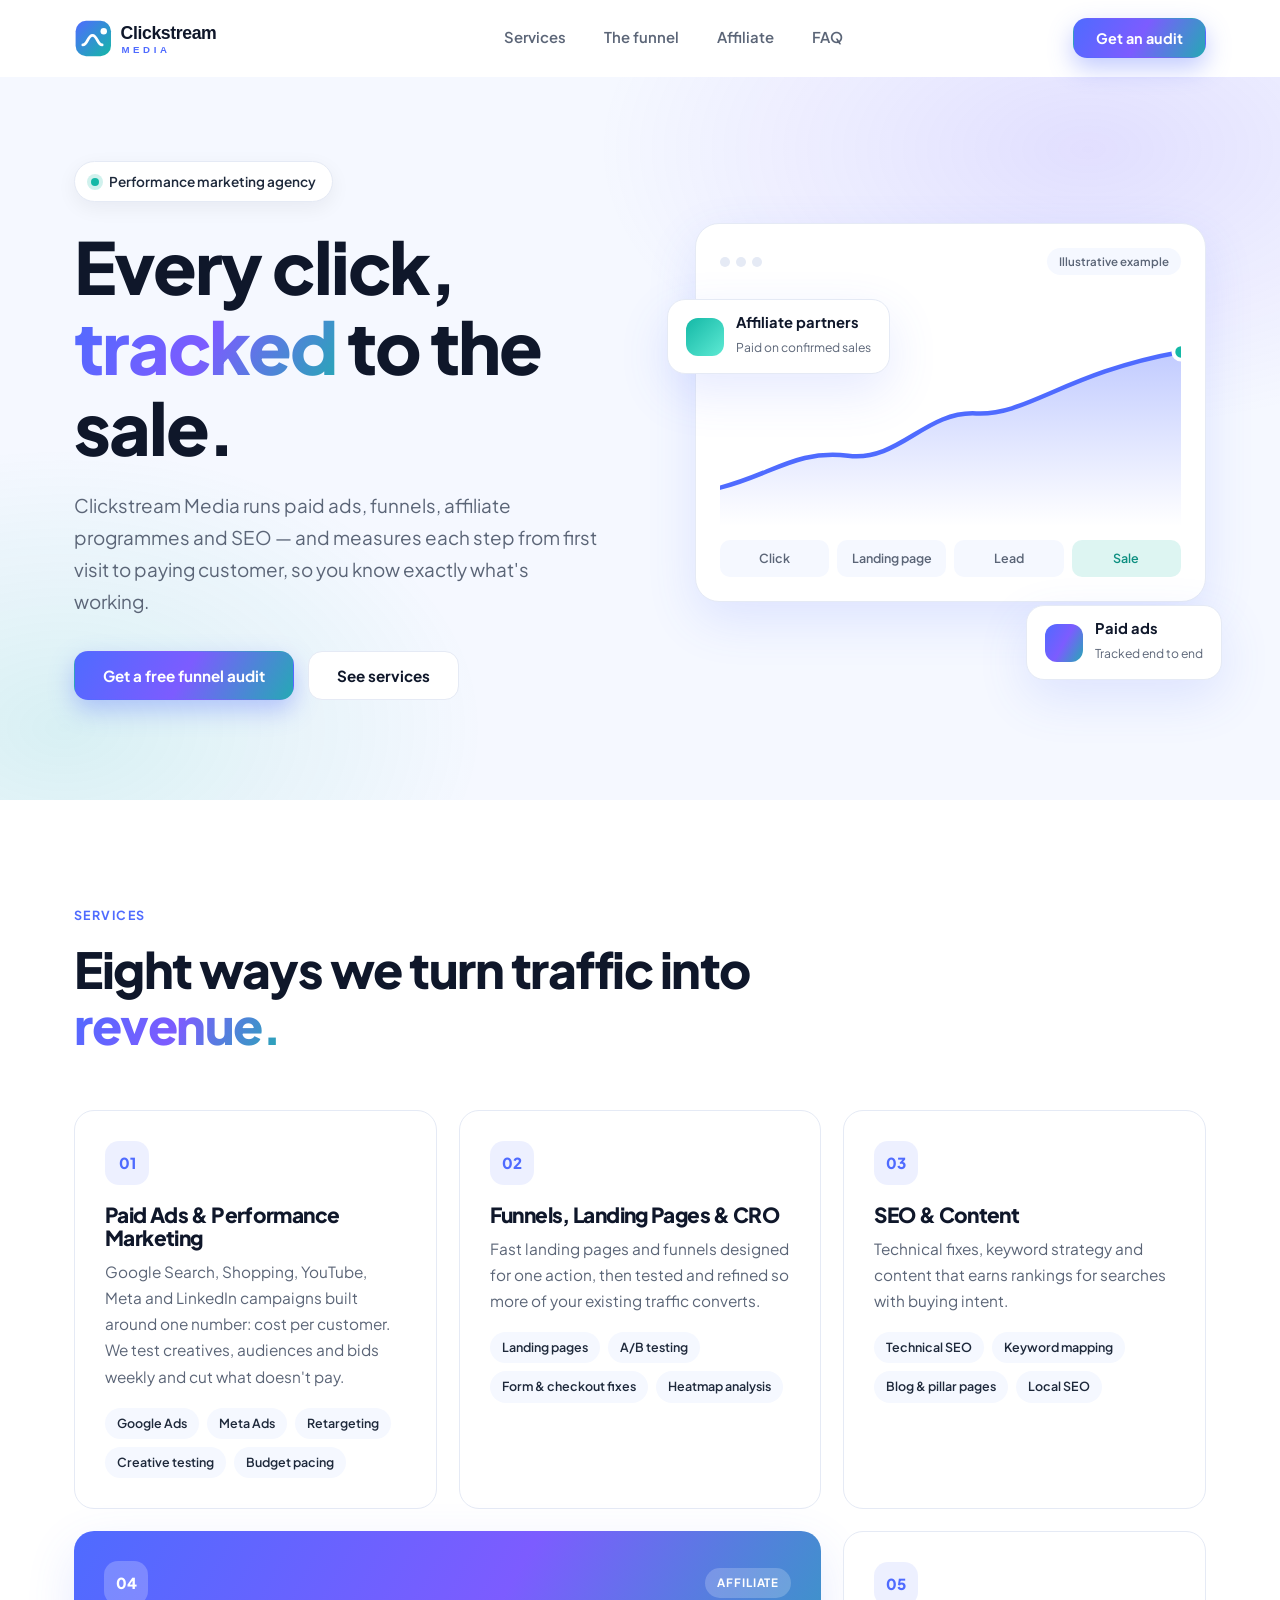
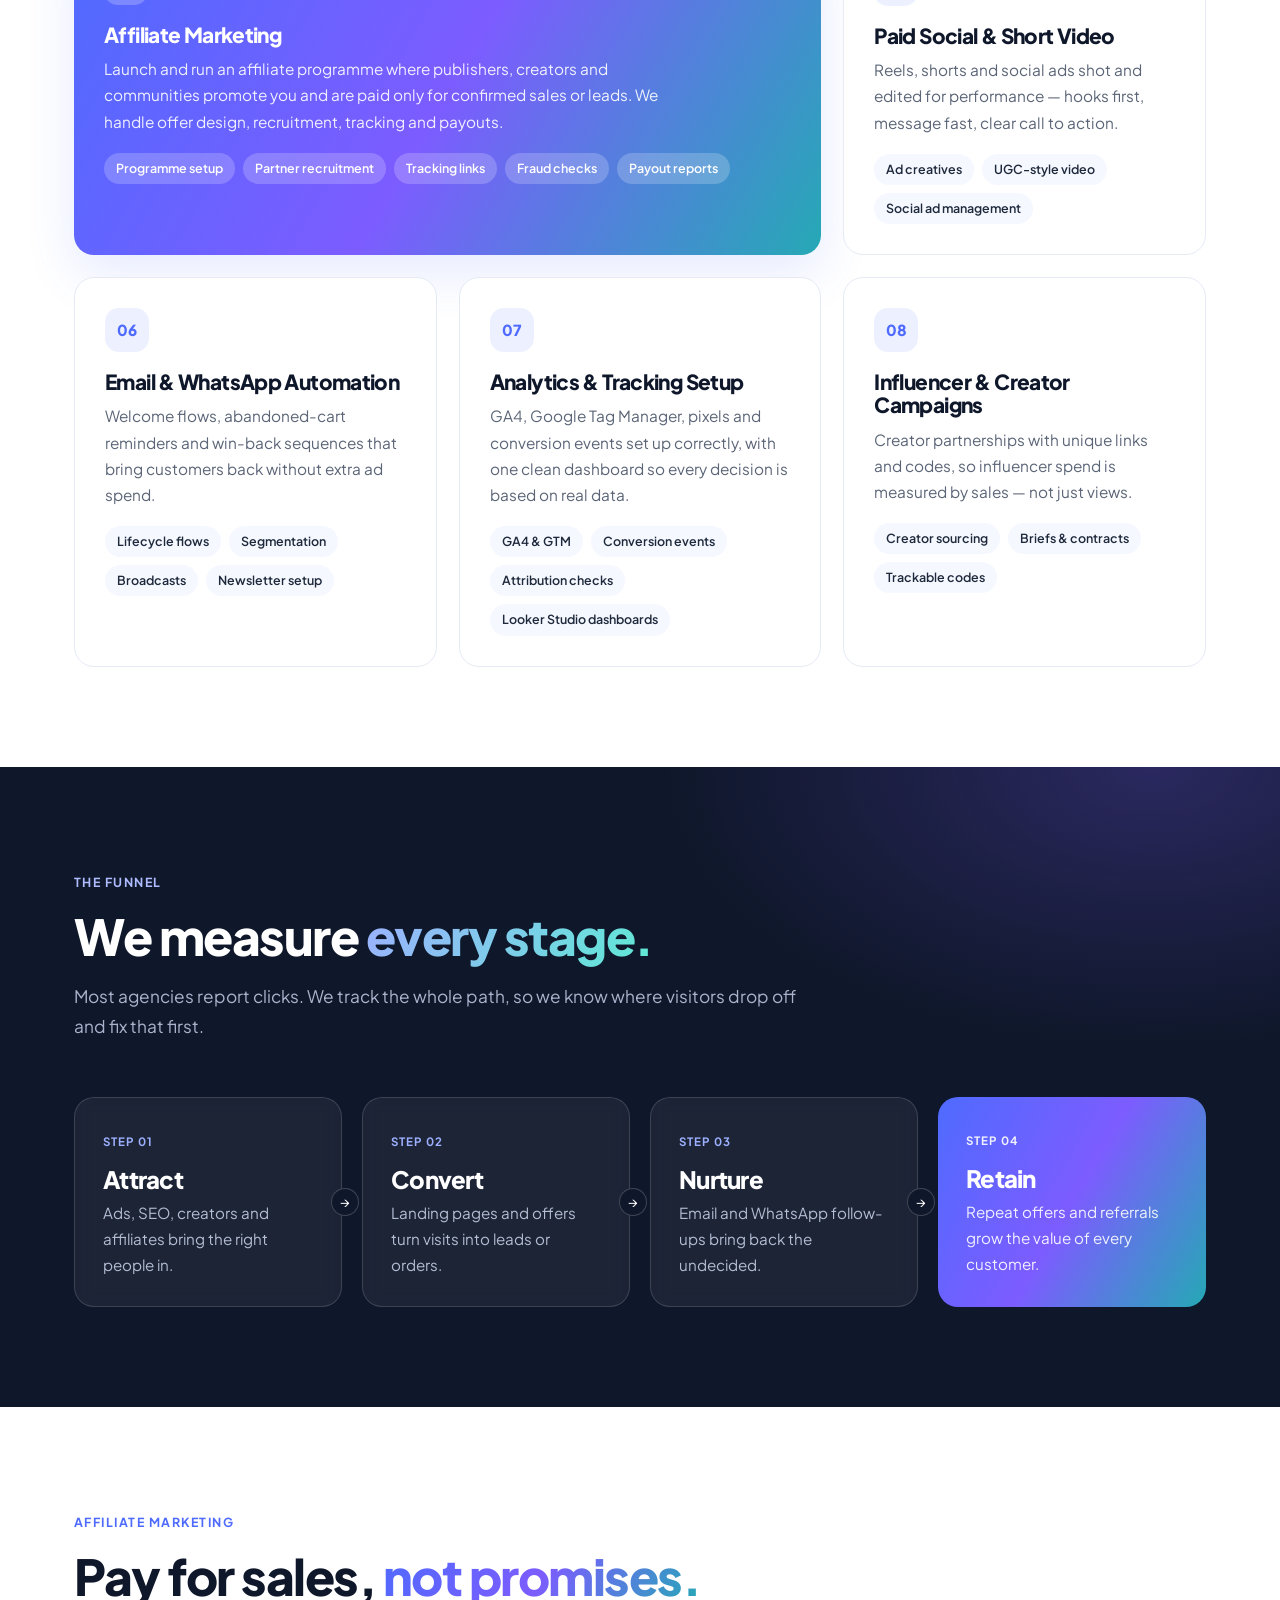
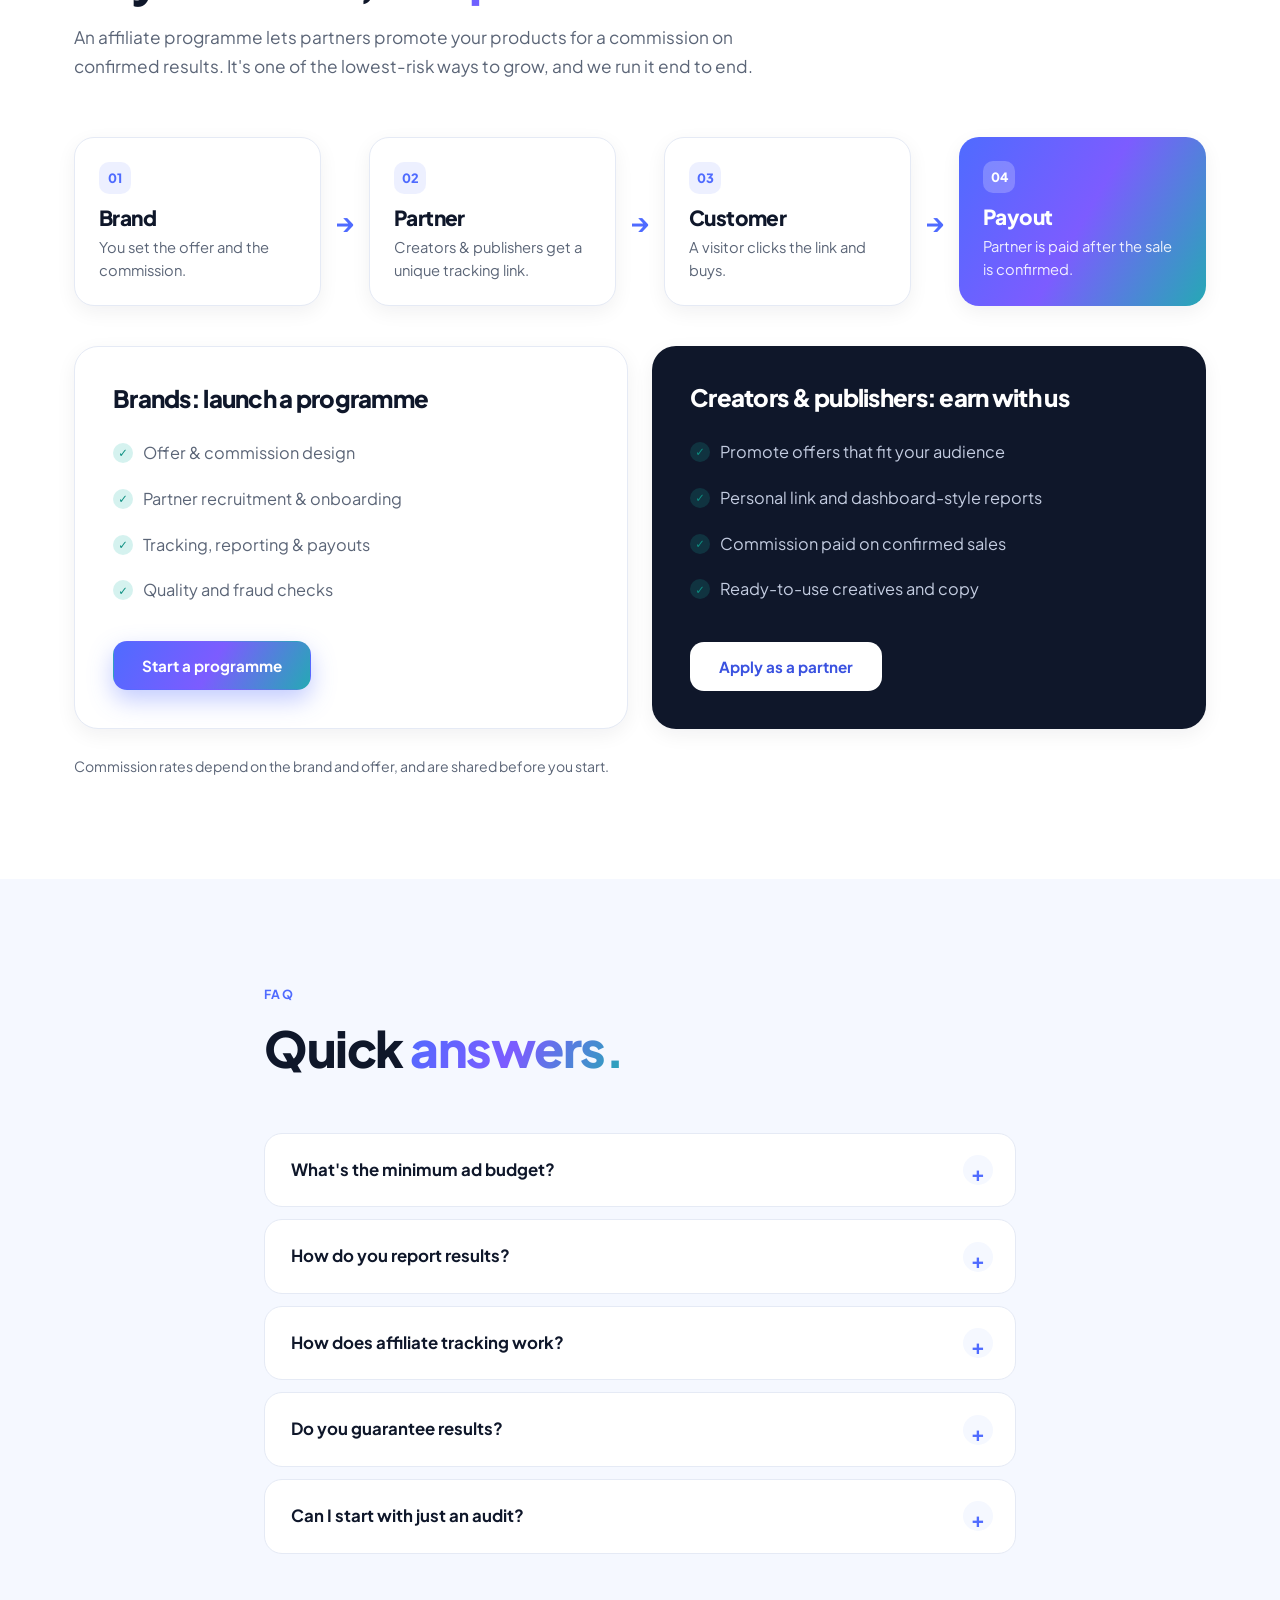
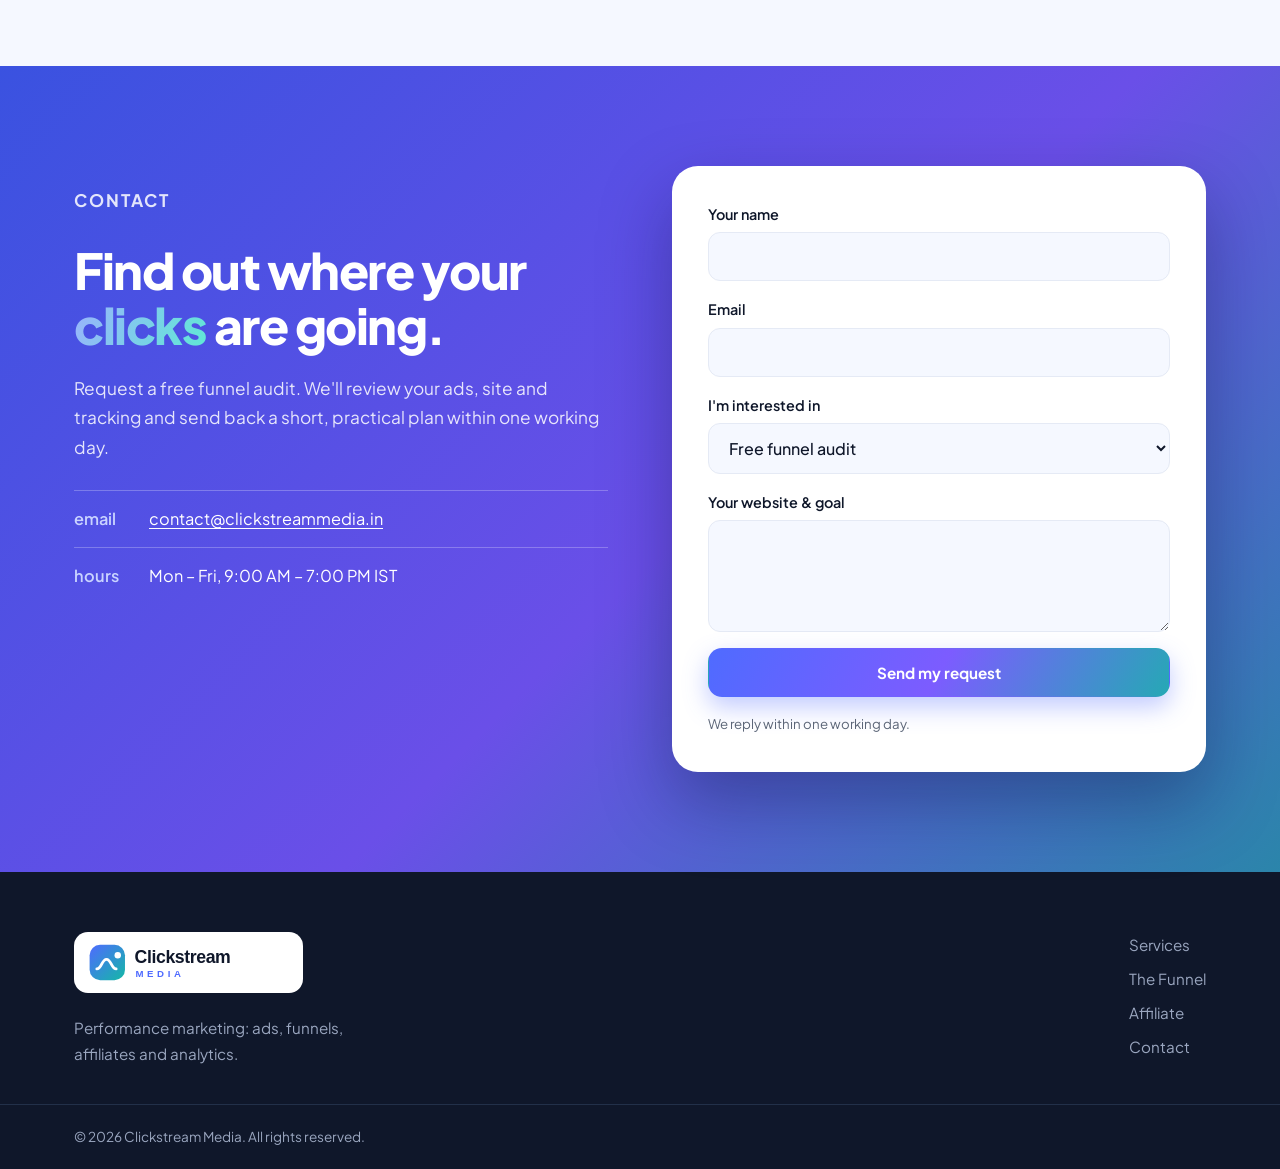
==== commit 36168e95: "Send contact form via FormSubmit, add favicons, remove ticker - Contact form now emails contact@clic" ====
--- a/index.html
+++ b/index.html
@@ -6,7 +6,9 @@
 <meta name="theme-color" content="#4f6bff">
 <title>Clickstream Media — Performance, Funnels &amp; Affiliate Marketing</title>
 <meta name="description" content="Clickstream Media is a performance marketing agency: paid ads, funnels and landing pages, affiliate marketing, SEO, email automation and analytics — every click tracked from first visit to sale.">
-<link rel="icon" href="data:image/svg+xml,%3Csvg xmlns='http://www.w3.org/2000/svg' viewBox='0 0 100 100'%3E%3Cdefs%3E%3ClinearGradient id='g' x1='0' y1='0' x2='1' y2='1'%3E%3Cstop offset='0' stop-color='%234f6bff'/%3E%3Cstop offset='1' stop-color='%2314b8a6'/%3E%3C/linearGradient%3E%3C/defs%3E%3Crect width='100' height='100' rx='26' fill='url(%23g)'/%3E%3Cpath d='M16 62c11 0 11-24 22-24s11 24 22 24' fill='none' stroke='%23fff' stroke-width='9' stroke-linecap='round'/%3E%3Ccircle cx='76' cy='32' r='8' fill='%23fff'/%3E%3C/svg%3E">
+<link rel="icon" href="favicon.ico" sizes="any">
+<link rel="icon" href="favicon.svg" type="image/svg+xml">
+<link rel="apple-touch-icon" href="apple-touch-icon.png">
 <link rel="preconnect" href="https://fonts.googleapis.com">
 <link rel="preconnect" href="https://fonts.gstatic.com" crossorigin>
 <link href="https://fonts.googleapis.com/css2?family=Plus+Jakarta+Sans:wght@400;500;600;700;800&display=swap" rel="stylesheet">
@@ -66,14 +68,6 @@
       </div>
     </div>
   </section>
-
-  <!-- TICKER -->
-  <div class="ticker" aria-hidden="true">
-    <div class="ticker__track">
-      <span>PAID ADS</span><span>FUNNELS</span><span>AFFILIATE</span><span>SEO</span><span>EMAIL AUTOMATION</span><span>ANALYTICS</span><span>CRO</span>
-      <span>PAID ADS</span><span>FUNNELS</span><span>AFFILIATE</span><span>SEO</span><span>EMAIL AUTOMATION</span><span>ANALYTICS</span><span>CRO</span>
-    </div>
-  </div>
 
   <!-- SERVICES -->
   <section class="section" id="services">
@@ -273,8 +267,9 @@
         <label>Your website &amp; goal
           <textarea name="message" rows="4"></textarea>
         </label>
+        <input type="text" name="_honey" class="hp" tabindex="-1" autocomplete="off" aria-hidden="true">
         <button type="submit" class="btn btn--primary">Send my request</button>
-        <p class="form__note" id="formNote" role="status" aria-live="polite">Opens your email app with your message ready to send.</p>
+        <p class="form__note" id="formNote" role="status" aria-live="polite">We reply within one working day.</p>
       </form>
     </div>
   </section>
--- a/style.css
+++ b/style.css
@@ -107,12 +107,6 @@
 .dash__ico--t { background: linear-gradient(135deg, #14b8a6, #5eead4); }
 @keyframes float { 50% { transform: translateY(-10px); } }
 
-/* ========== Ticker ========== */
-.ticker { background: var(--ink); color: #fff; overflow: hidden; padding: 16px 0; }
-.ticker__track { display: flex; gap: 44px; width: max-content; animation: ticker 34s linear infinite; font-weight: 700; font-size: .9rem; letter-spacing: .14em; }
-.ticker__track span::after { content: "●"; margin-left: 44px; color: var(--teal); font-size: .6rem; vertical-align: middle; }
-@keyframes ticker { to { transform: translateX(-50%); } }
-
 /* ========== Sections ========== */
 .section { padding: 100px 0; }
 .section--ink { background: radial-gradient(700px 400px at 90% 0%, rgba(124,92,255,.25), transparent 70%), var(--ink); color: #fff; }
@@ -241,7 +235,11 @@
 }
 @media (prefers-reduced-motion: reduce) {
   html { scroll-behavior: auto; }
-  .dash__card--float, .ticker__track { animation: none; }
+  .dash__card--float { animation: none; }
   .dash__line { animation: none; stroke-dashoffset: 0; }
   .reveal { opacity: 1; transform: none; transition: none; }
 }
+
+/* ========== Form spam trap ========== */
+.hp { position: absolute; left: -9999px; width: 1px; height: 1px; opacity: 0; }
+.form .btn:disabled { opacity: .6; cursor: wait; transform: none; }
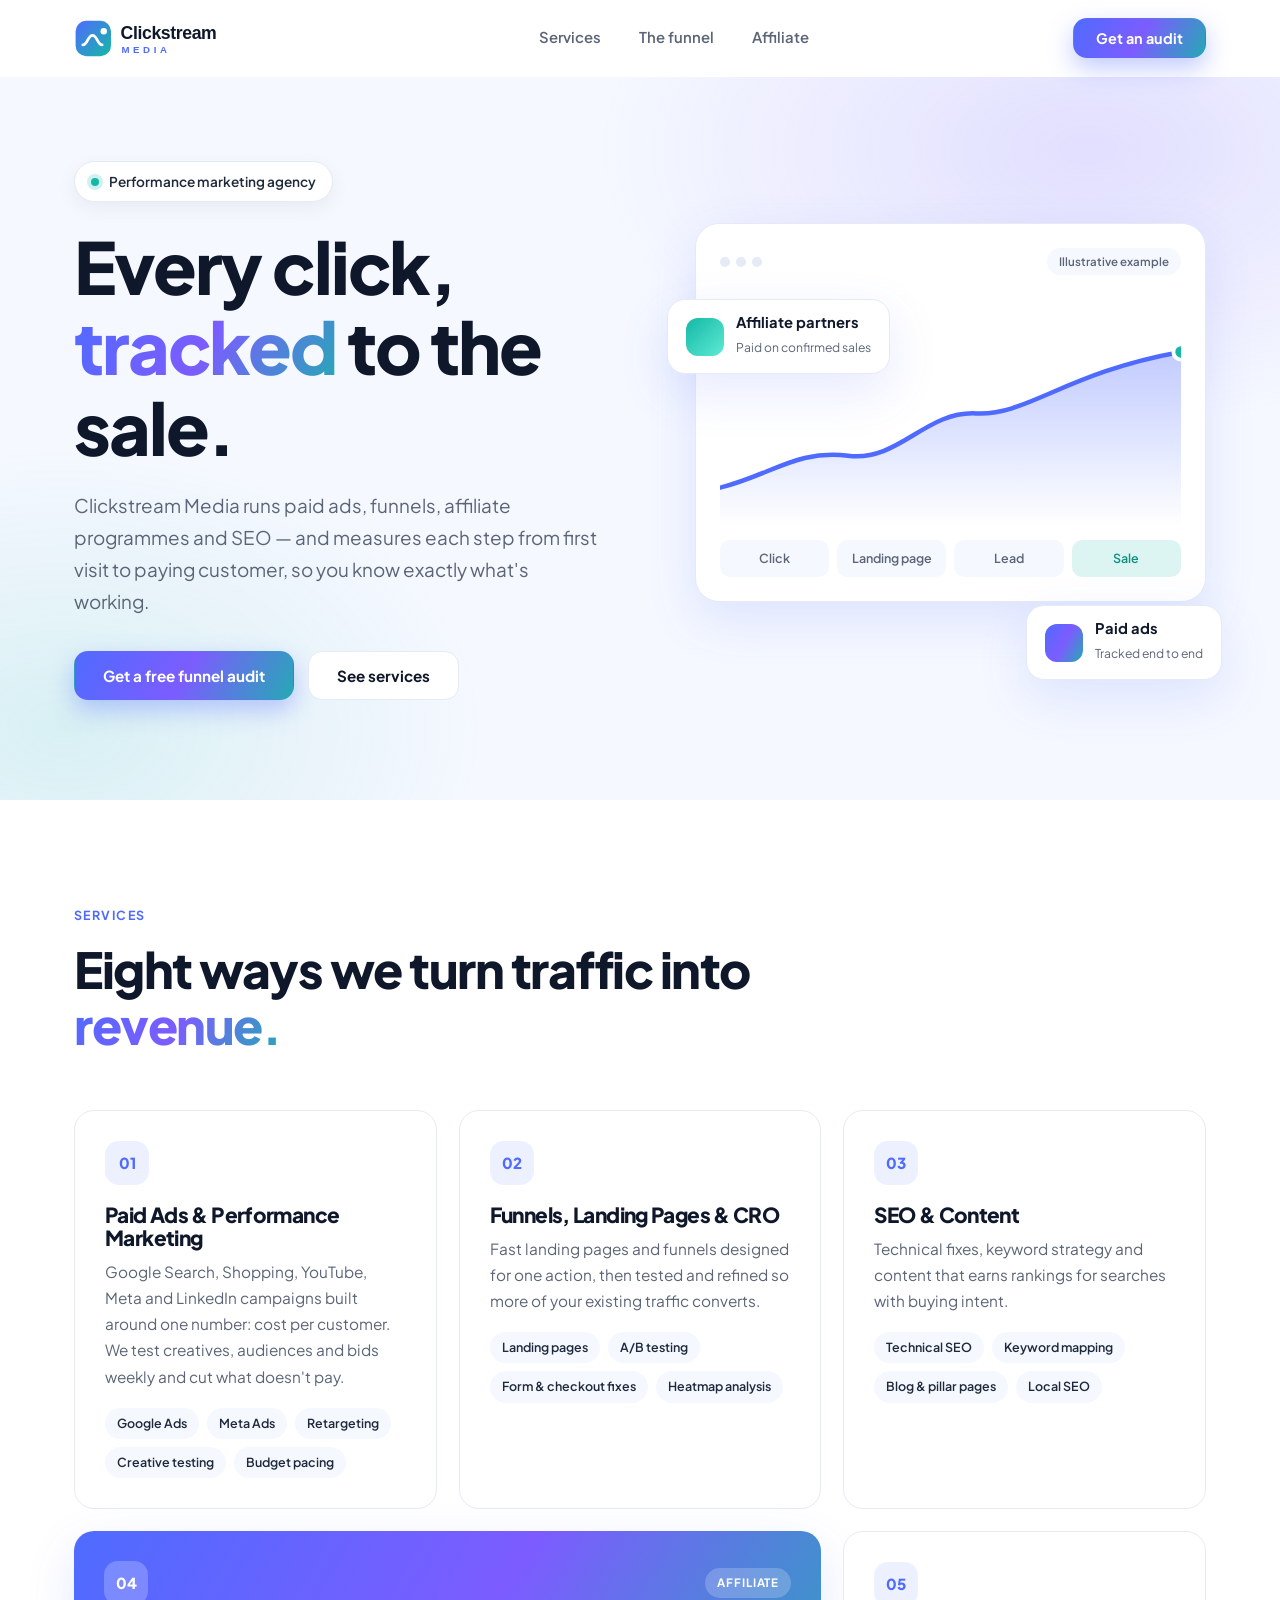
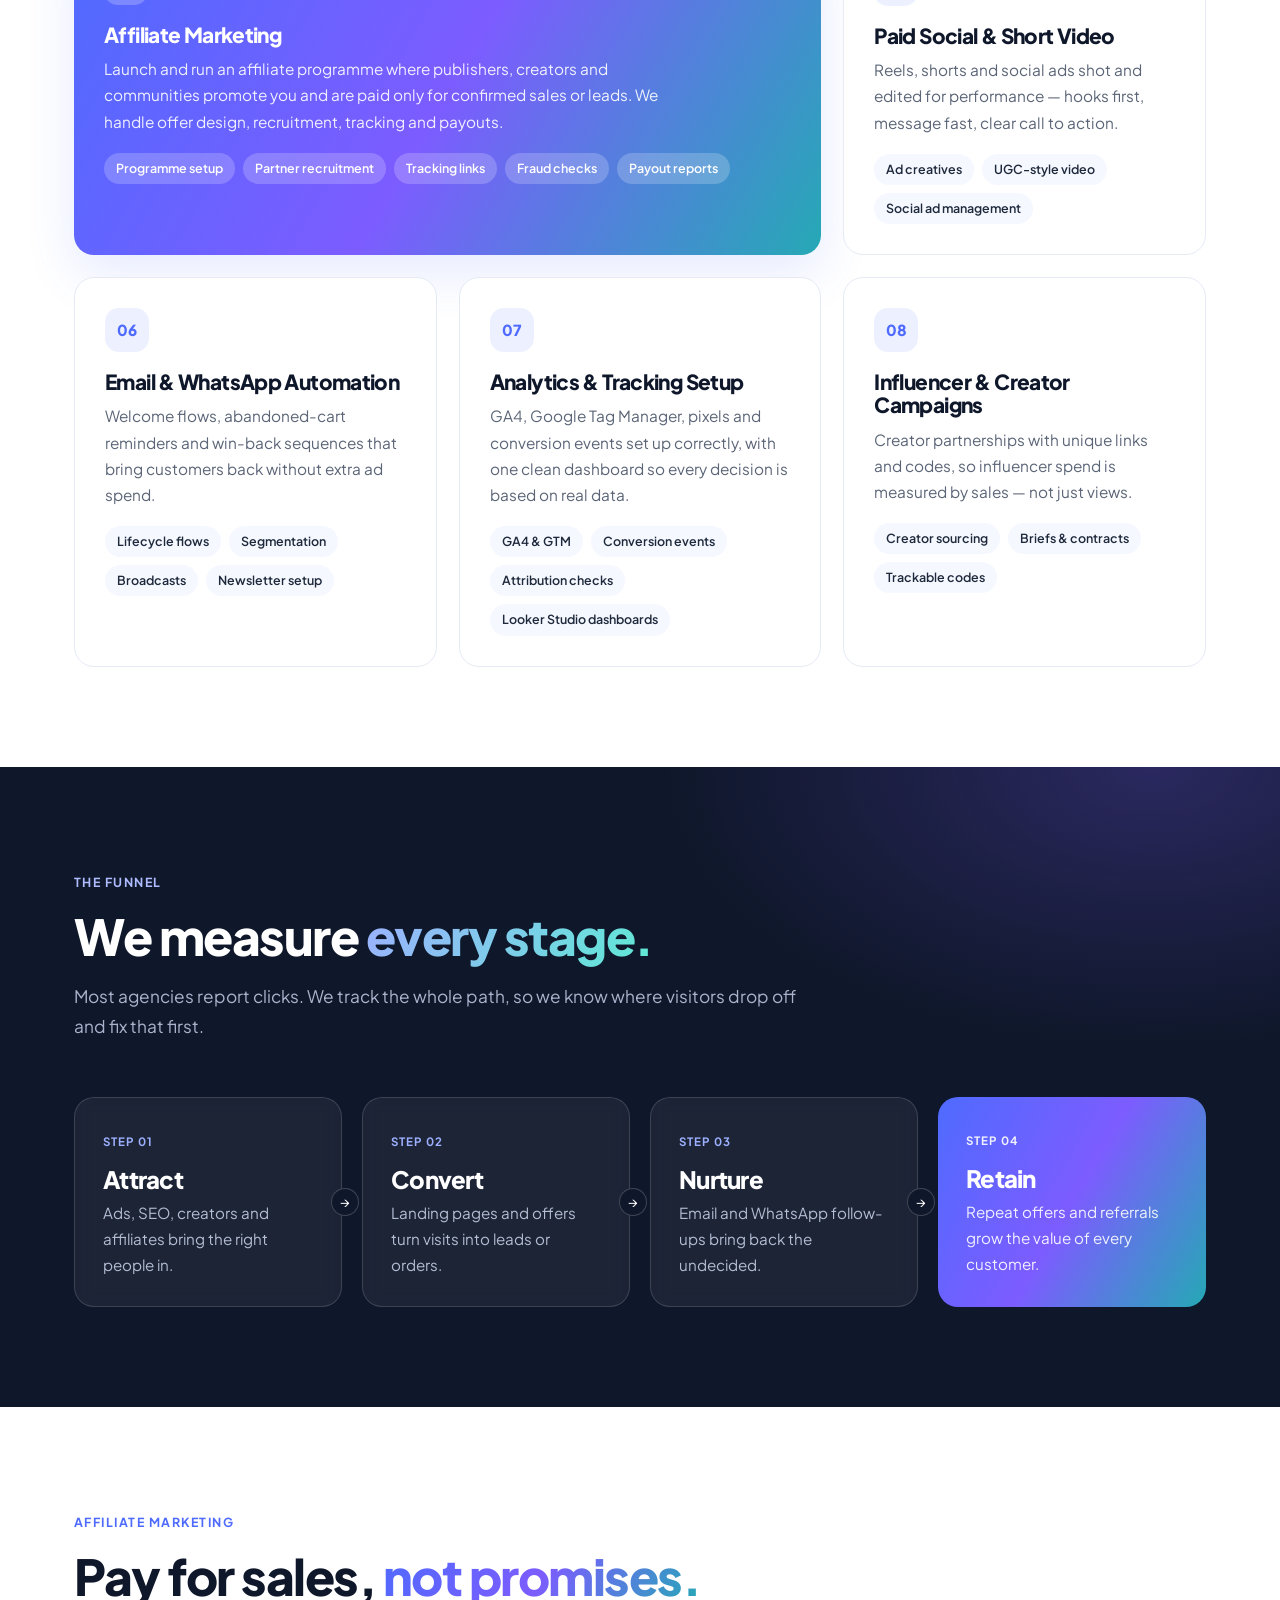
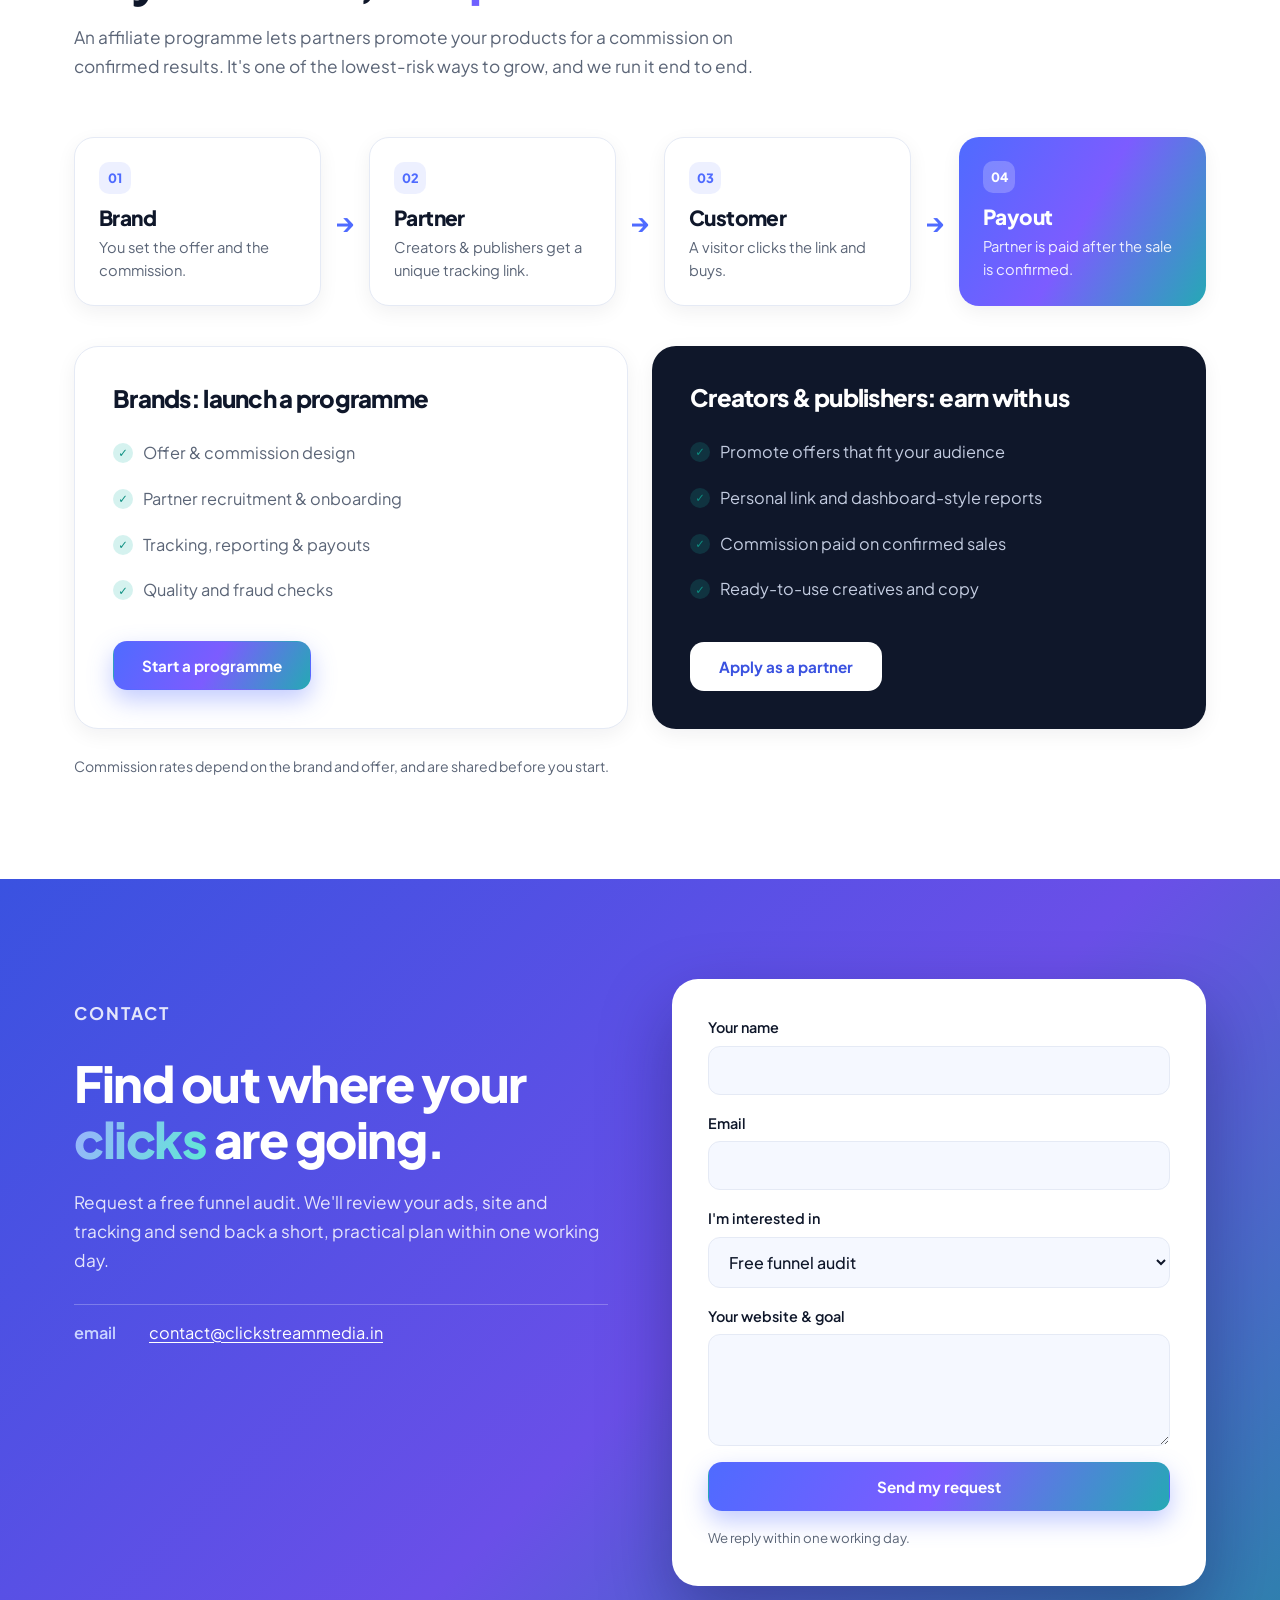
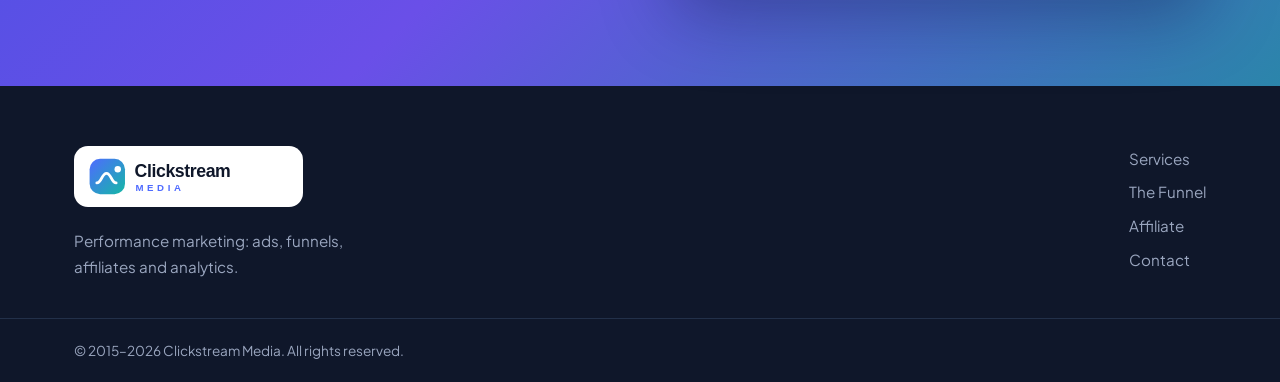
==== commit 5edbbfd5: "Remove FAQ section and working hours, update footer years Co-Authored-By: Claude Sonnet 5.5 <noreply" ====
--- a/index.html
+++ b/index.html
@@ -5,6 +5,7 @@
 <meta name="viewport" content="width=device-width, initial-scale=1.0">
 <meta name="theme-color" content="#4f6bff">
 <title>Clickstream Media — Performance, Funnels &amp; Affiliate Marketing</title>
+<link rel="canonical" href="https://clickstreammedia.in/">
 <meta name="description" content="Clickstream Media is a performance marketing agency: paid ads, funnels and landing pages, affiliate marketing, SEO, email automation and analytics — every click tracked from first visit to sale.">
 <link rel="icon" href="favicon.ico" sizes="any">
 <link rel="icon" href="favicon.svg" type="image/svg+xml">
@@ -23,7 +24,6 @@
       <a href="#services">Services</a>
       <a href="#funnel">The funnel</a>
       <a href="#affiliate">Affiliate</a>
-      <a href="#faq">FAQ</a>
     </nav>
     <a href="#contact" class="btn btn--primary header__cta">Get an audit</a>
     <button class="nav-toggle" id="navToggle" aria-label="Toggle navigation" aria-expanded="false" aria-controls="nav">
@@ -200,38 +200,6 @@
     </div>
   </section>
 
-  <!-- FAQ -->
-  <section class="section section--soft" id="faq">
-    <div class="container container--narrow">
-      <div class="section__head reveal">
-        <p class="label">FAQ</p>
-        <h2>Quick <span class="grad">answers.</span></h2>
-      </div>
-      <div class="faq reveal">
-        <details>
-          <summary>What's the minimum ad budget?</summary>
-          <p>It depends on your market and goal. We'll recommend a realistic starting budget in your free audit — and tell you honestly if ads aren't the right first step.</p>
-        </details>
-        <details>
-          <summary>How do you report results?</summary>
-          <p>A simple monthly report plus a live dashboard: spend, leads or sales, cost per result and what we're changing next. No vanity metrics.</p>
-        </details>
-        <details>
-          <summary>How does affiliate tracking work?</summary>
-          <p>Each partner gets a unique link or code. Visits and purchases are matched to that partner, and commission is paid once the sale is confirmed — for example after the return window.</p>
-        </details>
-        <details>
-          <summary>Do you guarantee results?</summary>
-          <p>No honest agency can guarantee sales or rankings. We guarantee clear tracking, weekly optimisation and transparent reporting against targets we agree up front.</p>
-        </details>
-        <details>
-          <summary>Can I start with just an audit?</summary>
-          <p>Yes. The free funnel audit shows where you're losing visitors and what to fix first, with no obligation to work with us.</p>
-        </details>
-      </div>
-    </div>
-  </section>
-
   <!-- CONTACT -->
   <section class="section section--blue" id="contact">
     <div class="container contact">
@@ -241,7 +209,6 @@
         <p>Request a free funnel audit. We'll review your ads, site and tracking and send back a short, practical plan within one working day.</p>
         <ul class="contact__list">
           <li><strong>email</strong> <a href="mailto:contact@clickstreammedia.in">contact@clickstreammedia.in</a></li>
-          <li><strong>hours</strong> Mon – Fri, 9:00 AM – 7:00 PM IST</li>
         </ul>
       </div>
 
@@ -291,7 +258,7 @@
   </div>
   <div class="footer__bottom">
     <div class="container">
-      <p >&copy; <span id="year">2026</span> Clickstream Media. All rights reserved.</p>
+      <p>&copy; 2015&ndash;<span id="year">2026</span> Clickstream Media. All rights reserved.</p>
     </div>
   </div>
 </footer>
--- a/style.css
+++ b/style.css
@@ -164,15 +164,6 @@
 .duo__card li::before { content: "✓"; position: absolute; left: 0; width: 20px; height: 20px; border-radius: 50%; background: rgba(20,184,166,.18); color: #0d8f81; font-size: .72rem; font-weight: 800; display: grid; place-items: center; top: 13px; }
 .note { margin-top: 26px; font-size: .88rem; color: var(--muted); }
 
-/* ========== FAQ ========== */
-.faq details { background: #fff; border: 1px solid var(--line); border-radius: 18px; margin-bottom: 12px; transition: box-shadow .25s; }
-.faq details[open] { box-shadow: var(--shadow-sm); }
-.faq summary { cursor: pointer; font-weight: 700; font-size: 1.05rem; padding: 22px 60px 22px 26px; list-style: none; position: relative; }
-.faq summary::-webkit-details-marker { display: none; }
-.faq summary::after { content: "+"; position: absolute; right: 22px; top: 50%; transform: translateY(-50%); width: 30px; height: 30px; border-radius: 50%; background: var(--soft); color: var(--blue); display: grid; place-items: center; font-size: 1.3rem; transition: transform .2s; }
-.faq details[open] summary::after { transform: translateY(-50%) rotate(45deg); }
-.faq details p { padding: 0 26px 24px; color: var(--muted); }
-
 /* ========== Contact ========== */
 .contact { display: grid; grid-template-columns: 1fr 1fr; gap: 64px; align-items: start; }
 .contact__copy > p { margin: 20px 0 28px; color: rgba(255,255,255,.85); font-size: 1.08rem; }
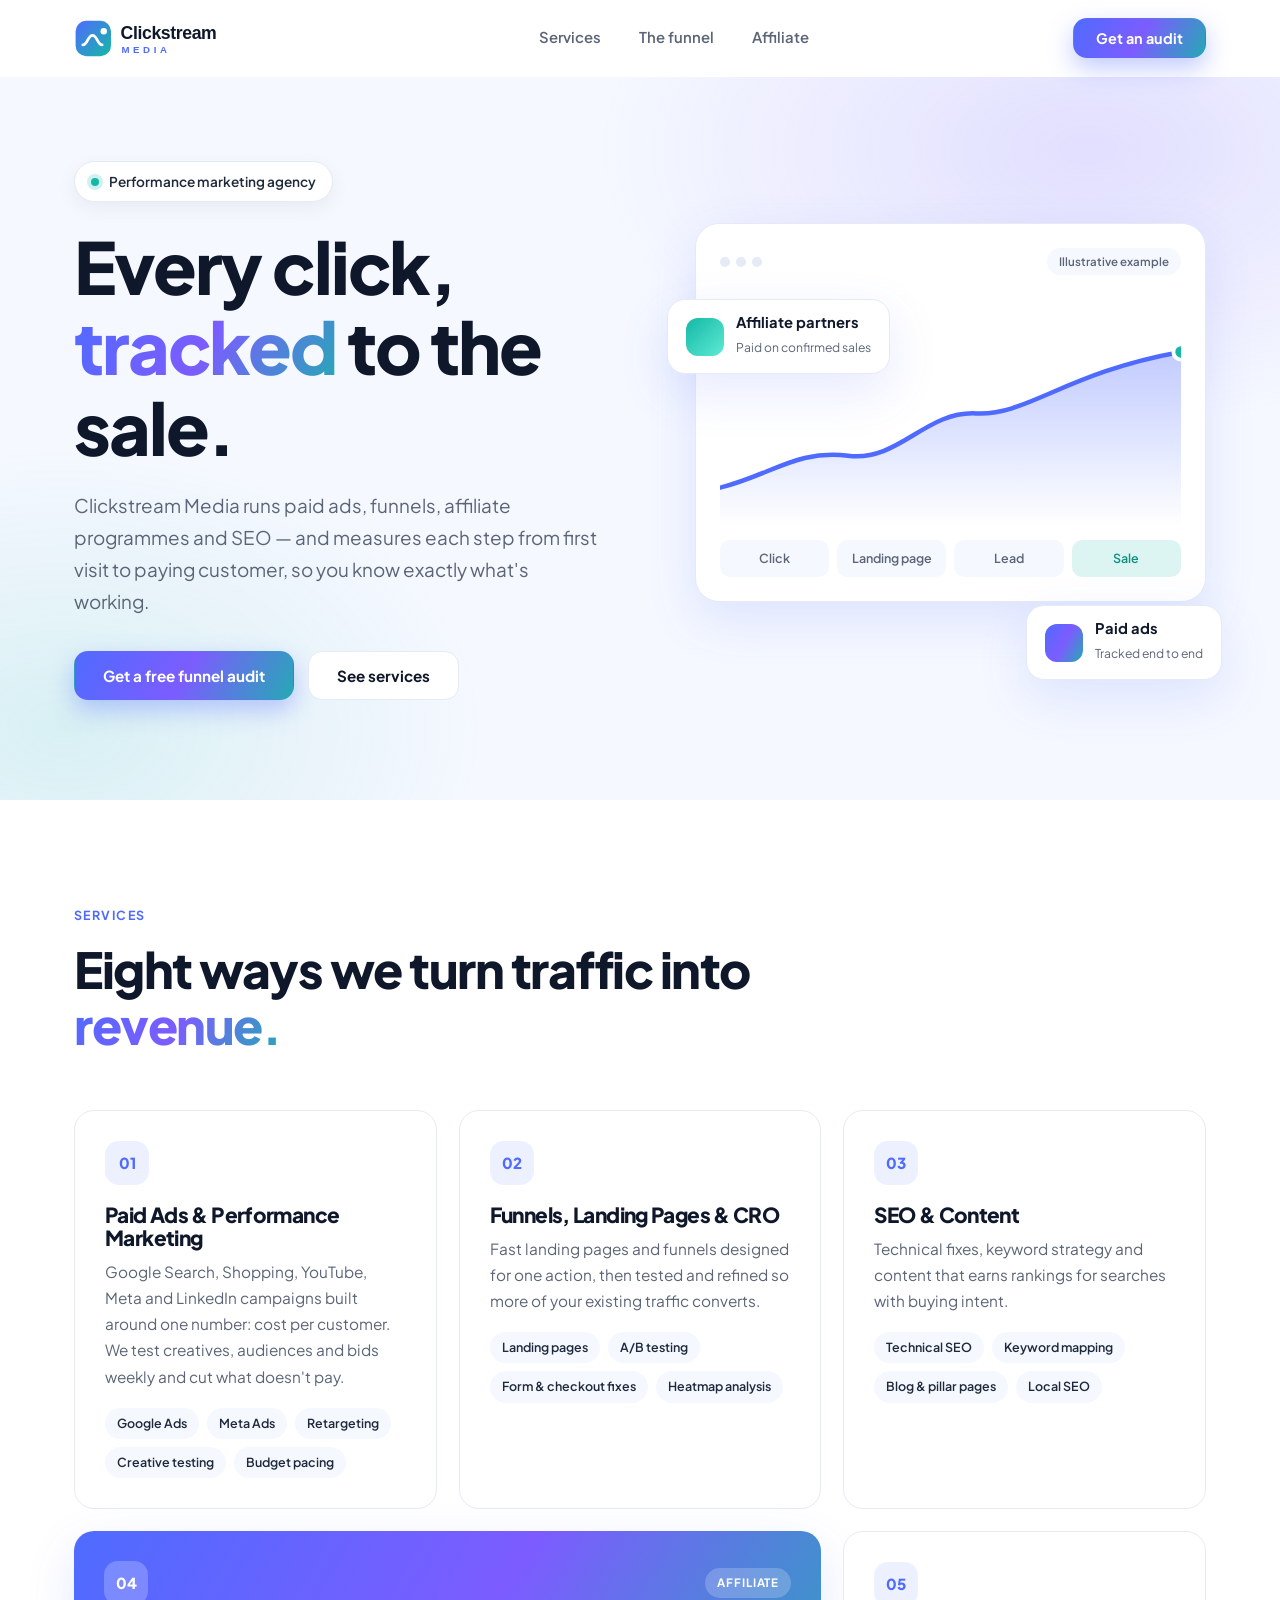
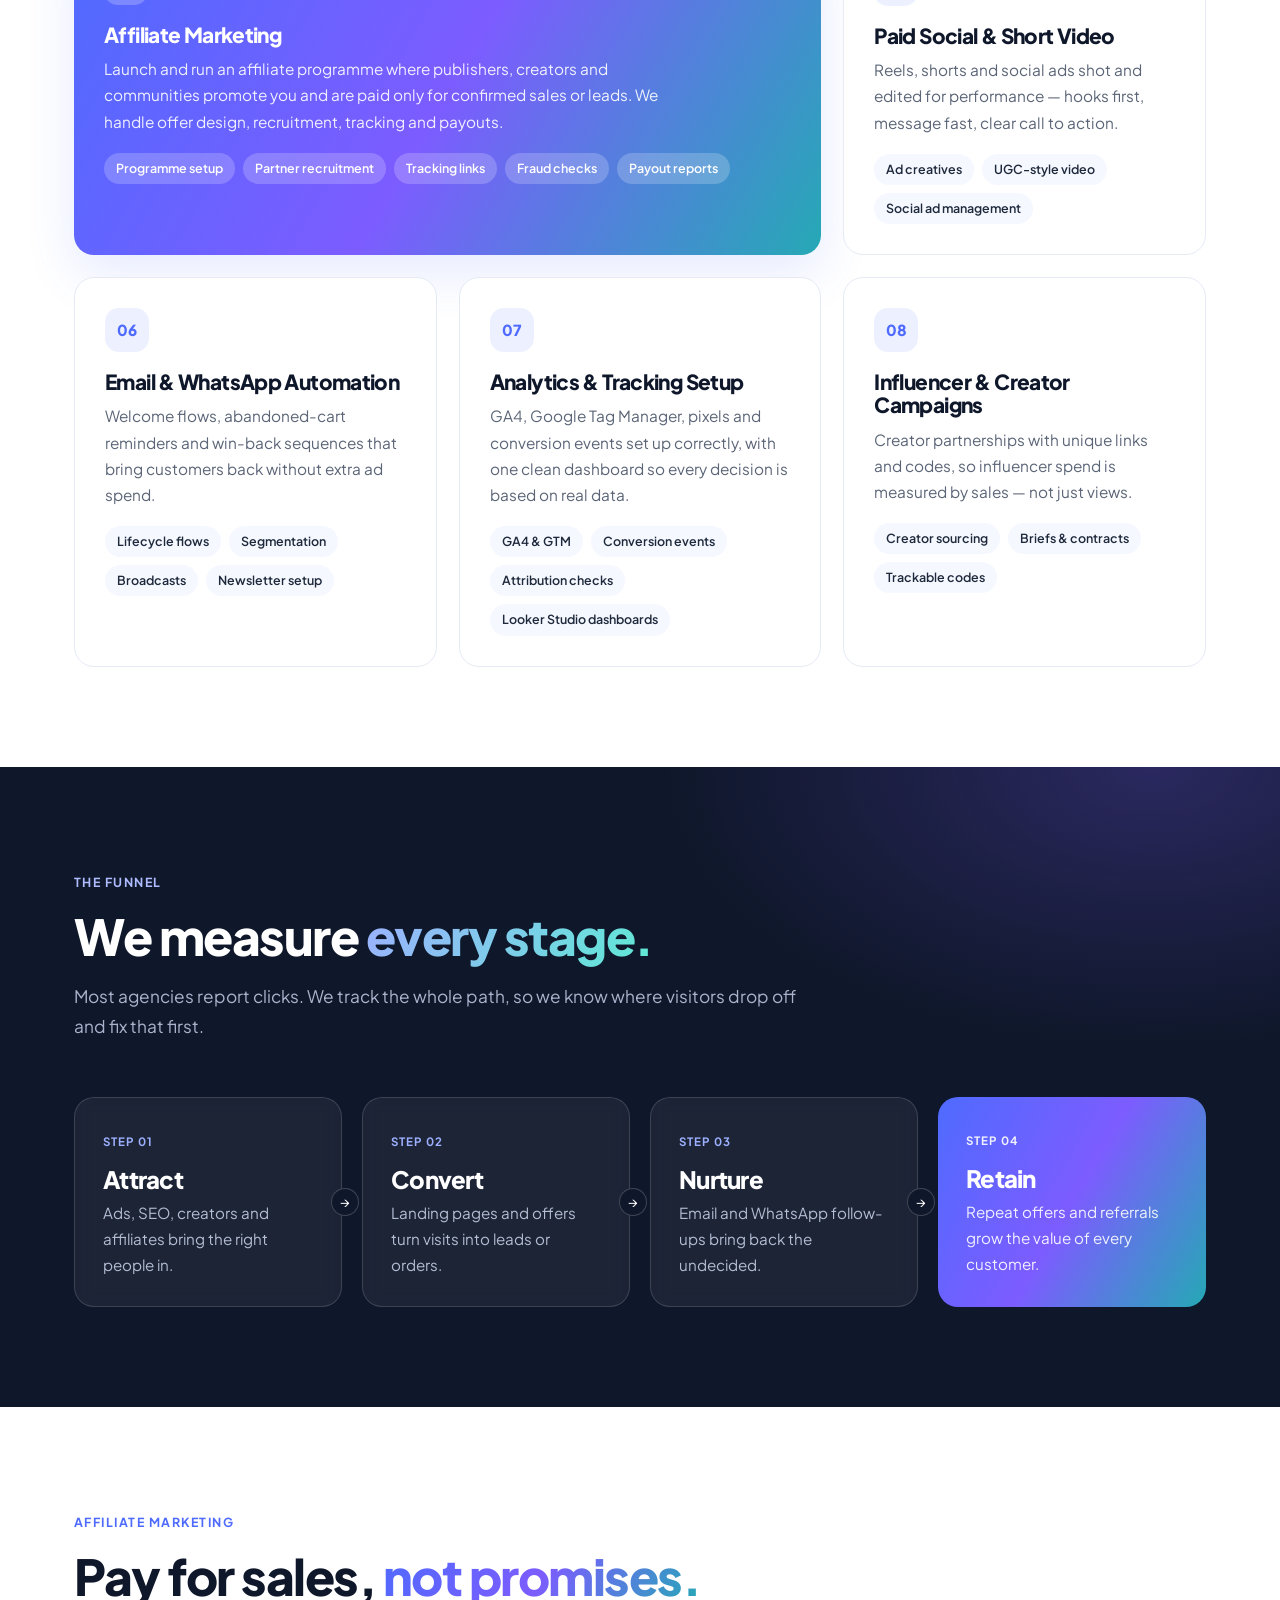
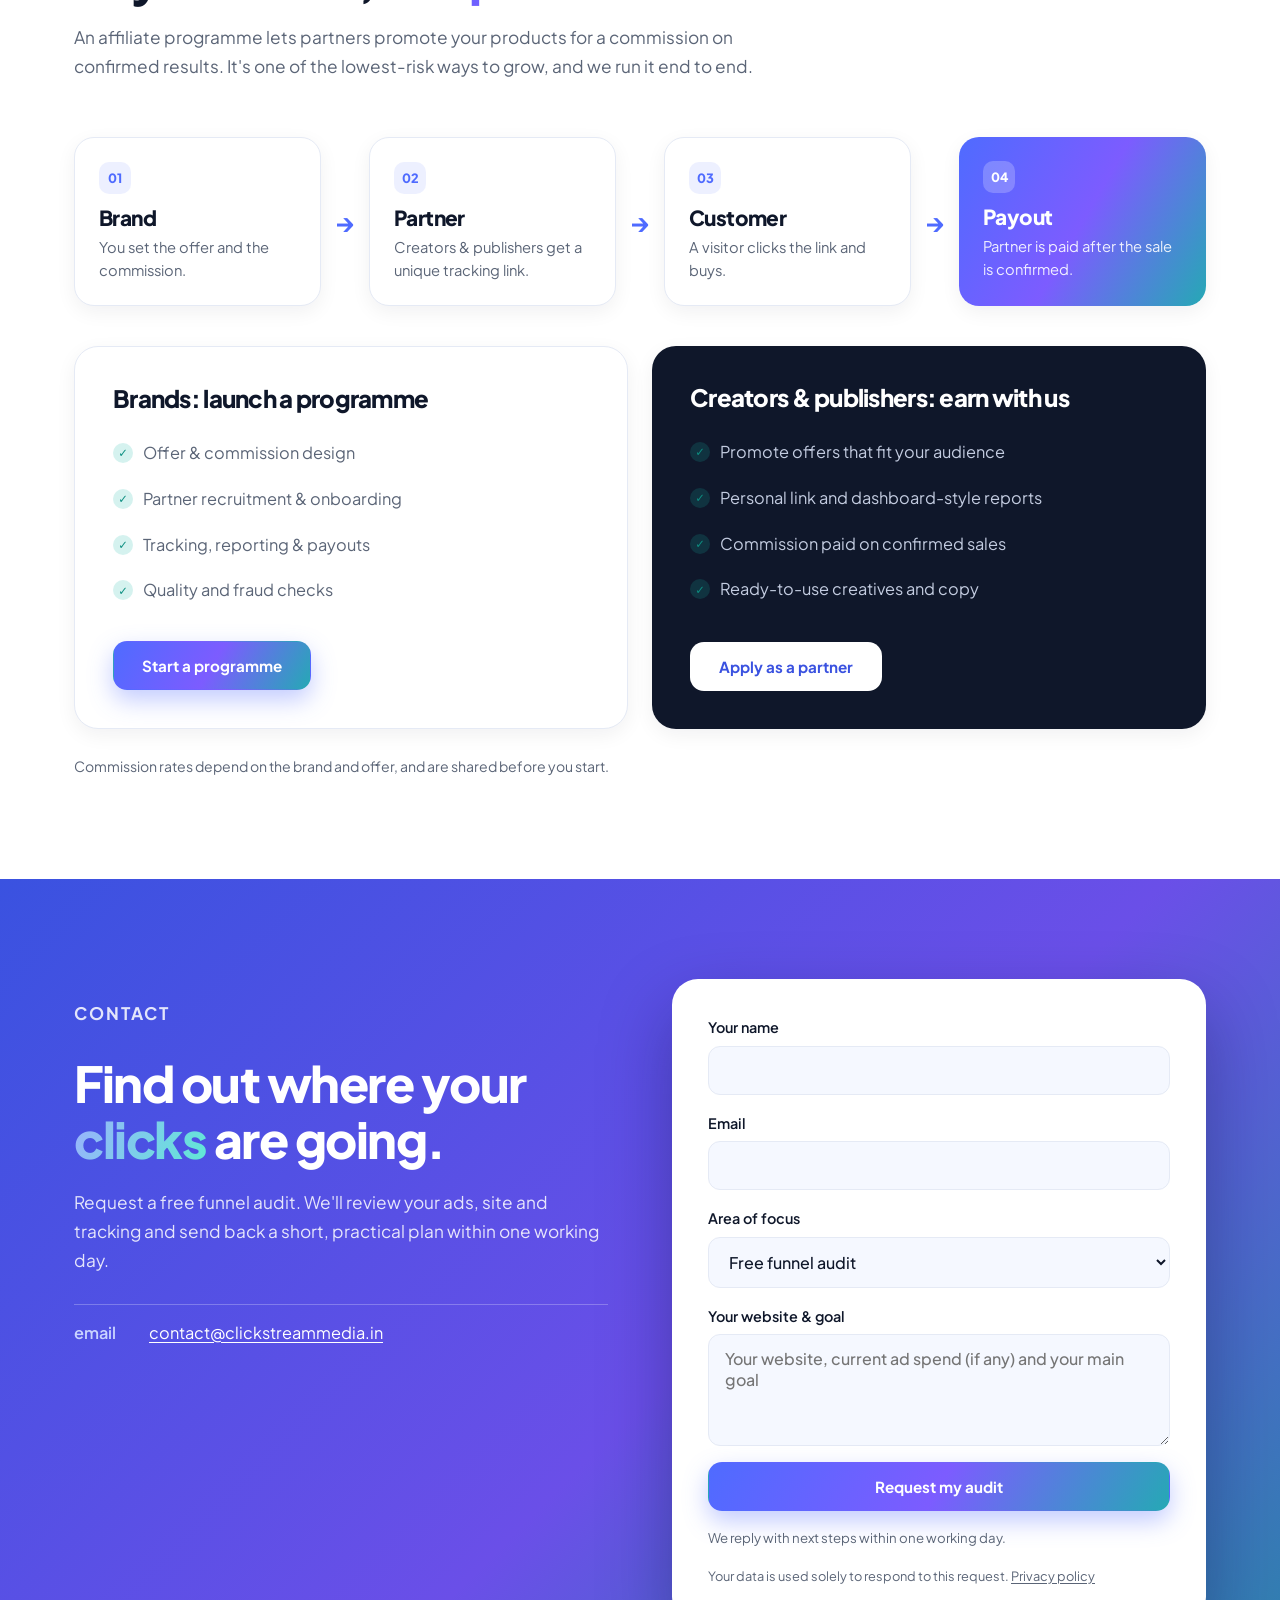
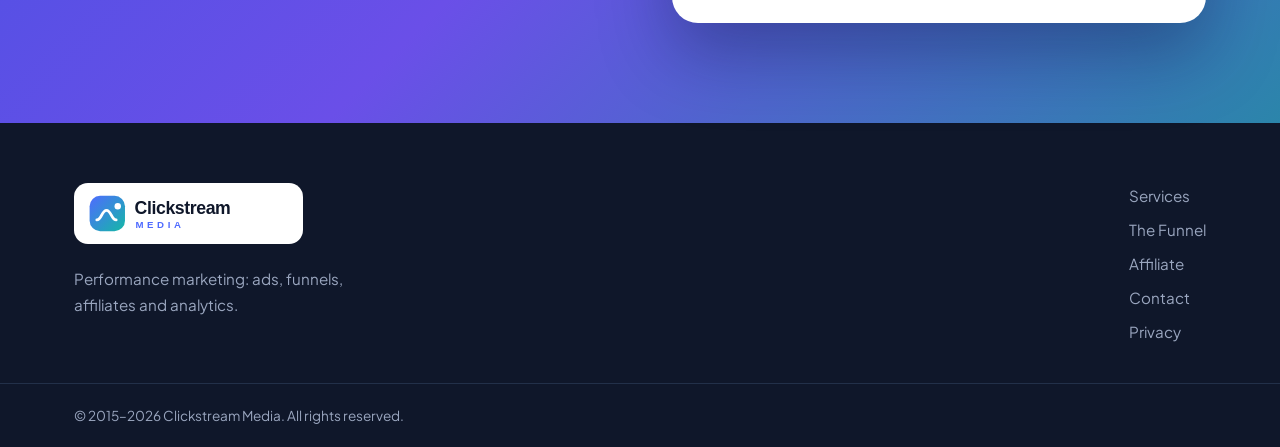
==== commit 7a84c2f9: "Add privacy page, share images, sitemap and robots; refine contact form - privacy.html with footer a" ====
--- a/index.html
+++ b/index.html
@@ -7,6 +7,19 @@
 <title>Clickstream Media — Performance, Funnels &amp; Affiliate Marketing</title>
 <link rel="canonical" href="https://clickstreammedia.in/">
 <meta name="description" content="Clickstream Media is a performance marketing agency: paid ads, funnels and landing pages, affiliate marketing, SEO, email automation and analytics — every click tracked from first visit to sale.">
+<meta property="og:type" content="website">
+<meta property="og:site_name" content="Clickstream Media">
+<meta property="og:title" content="Clickstream Media — Performance, Funnels &amp; Affiliate Marketing">
+<meta property="og:description" content="Clickstream Media is a performance marketing agency: paid ads, funnels and landing pages, affiliate marketing, SEO, email automation and analytics — every click tracked from first visit to sale.">
+<meta property="og:url" content="https://clickstreammedia.in/">
+<meta property="og:image" content="https://clickstreammedia.in/og-image.png">
+<meta property="og:image:width" content="1200">
+<meta property="og:image:height" content="630">
+<meta property="og:image:alt" content="Clickstream Media: performance, funnels and affiliate marketing">
+<meta name="twitter:card" content="summary_large_image">
+<meta name="twitter:title" content="Clickstream Media — Performance, Funnels &amp; Affiliate Marketing">
+<meta name="twitter:description" content="Clickstream Media is a performance marketing agency: paid ads, funnels and landing pages, affiliate marketing, SEO, email automation and analytics — every click tracked from first visit to sale.">
+<meta name="twitter:image" content="https://clickstreammedia.in/og-image.png">
 <link rel="icon" href="favicon.ico" sizes="any">
 <link rel="icon" href="favicon.svg" type="image/svg+xml">
 <link rel="apple-touch-icon" href="apple-touch-icon.png">
@@ -219,7 +232,7 @@
         <label>Email
           <input type="email" name="email" required autocomplete="email">
         </label>
-        <label>I'm interested in
+        <label>Area of focus
           <select name="interest">
             <option>Free funnel audit</option>
             <option>Paid ads</option>
@@ -232,11 +245,12 @@
           </select>
         </label>
         <label>Your website &amp; goal
-          <textarea name="message" rows="4"></textarea>
+          <textarea name="message" rows="4" placeholder="Your website, current ad spend (if any) and your main goal"></textarea>
         </label>
         <input type="text" name="_honey" class="hp" tabindex="-1" autocomplete="off" aria-hidden="true">
-        <button type="submit" class="btn btn--primary">Send my request</button>
-        <p class="form__note" id="formNote" role="status" aria-live="polite">We reply within one working day.</p>
+        <button type="submit" class="btn btn--primary">Request my audit</button>
+        <p class="form__note" id="formNote" role="status" aria-live="polite">We reply with next steps within one working day.</p>
+        <p class="form-privacy">Your data is used solely to respond to this request. <a href="privacy.html">Privacy policy</a></p>
       </form>
     </div>
   </section>
@@ -254,6 +268,7 @@
       <a href="#funnel">the funnel</a>
       <a href="#affiliate">affiliate</a>
       <a href="#contact">contact</a>
+      <a href="privacy.html">privacy</a>
     </nav>
   </div>
   <div class="footer__bottom">
--- a/style.css
+++ b/style.css
@@ -234,3 +234,21 @@
 /* ========== Form spam trap ========== */
 .hp { position: absolute; left: -9999px; width: 1px; height: 1px; opacity: 0; }
 .form .btn:disabled { opacity: .6; cursor: wait; transform: none; }
+
+/* ========== Form privacy line ========== */
+.form-privacy { font-size: .8rem; color: var(--muted); margin: 0; }
+.form-privacy a { text-decoration: underline; text-underline-offset: 2px; }
+
+/* ========== Legal pages ========== */
+.legal { padding: 64px 0 90px; background: var(--soft); }
+.legal__inner { max-width: 820px; margin: 0 auto; background: #fff; border: 1px solid var(--line); border-radius: 24px; padding: 48px; box-shadow: var(--shadow-sm); }
+.legal h1 { font-size: clamp(2rem, 4vw, 2.7rem); margin-bottom: 8px; }
+.legal__updated { color: var(--muted); font-size: .9rem; margin-bottom: 28px; }
+.legal h2 { font-size: 1.25rem; margin: 32px 0 10px; }
+.legal p, .legal li { color: var(--muted); }
+.legal p { margin-bottom: 12px; }
+.legal ul { list-style: disc; padding-left: 22px; margin-bottom: 12px; }
+.legal li { padding: 2px 0; }
+.legal strong { color: var(--ink); }
+.legal a { color: var(--blue); text-decoration: underline; text-underline-offset: 3px; }
+@media (max-width: 640px) { .legal { padding: 40px 0 60px; } .legal__inner { padding: 28px 22px; } }
